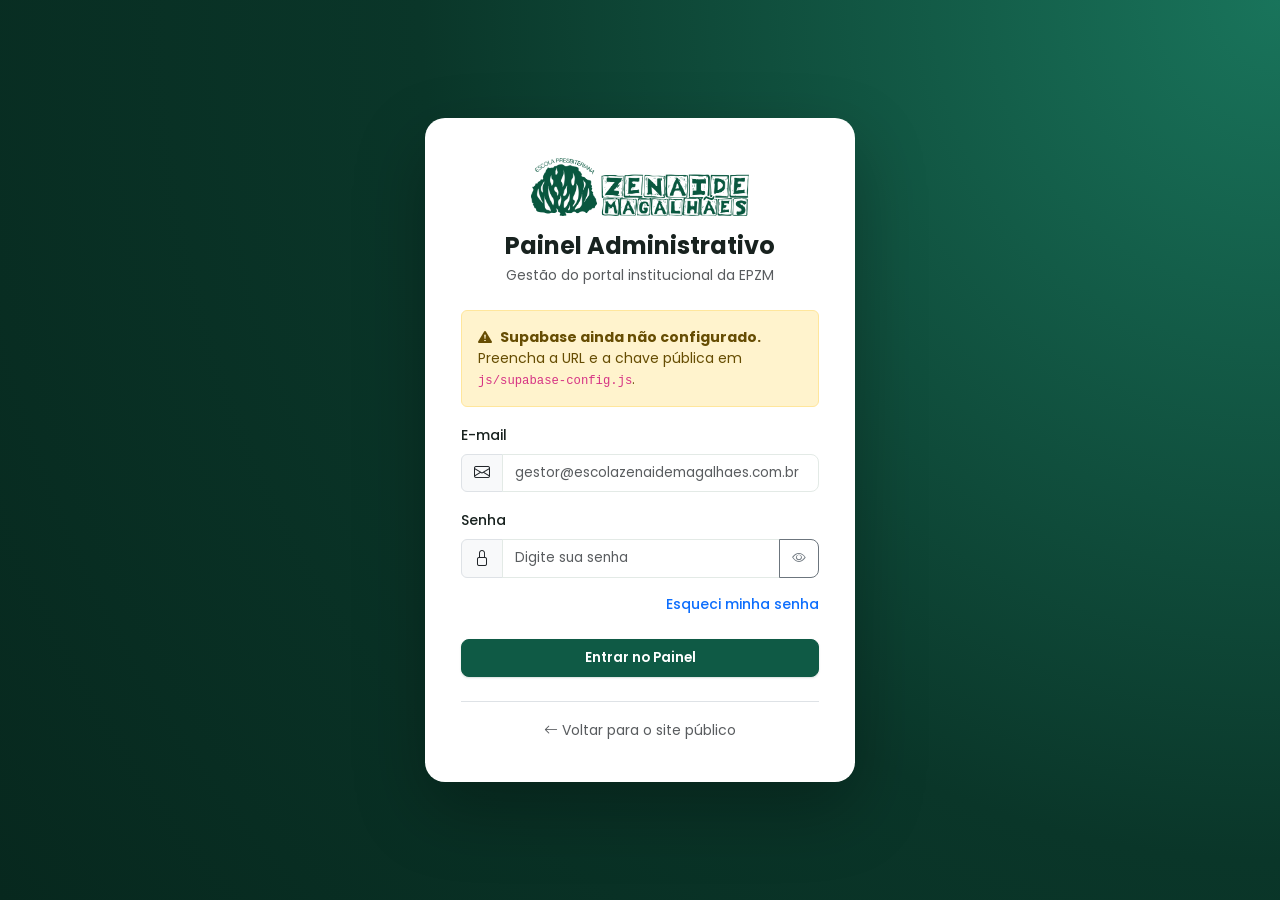
==== admin/index.html @ 522a0640 "feat: add admin dashboard interface, authentication flows, and Supabase integration" ====
<!DOCTYPE html>
<html lang="pt-BR" data-bs-theme="light">

<head>
  <meta charset="UTF-8">
  <meta name="viewport" content="width=device-width, initial-scale=1.0">
  <meta name="robots" content="noindex, nofollow">
  <meta name="theme-color" content="#0A3629">
  <title>Painel Administrativo — Escola Presbiteriana Zenaide Magalhães</title>

  <link rel="icon" type="image/png" href="../assets/logo/icon-logo.png">
  <link rel="stylesheet" href="../css/fonts.css">
  <link href="../assets/vendor/bootstrap/css/bootstrap.min.css" rel="stylesheet">
  <link rel="stylesheet" href="../assets/vendor/bootstrap-icons/font/bootstrap-icons.min.css">
  <link rel="stylesheet" href="admin.css">
</head>

<body>

  <!-- =========================================================
       TELA DE LOGIN
  ========================================================== -->
  <section id="loginView" class="admin-login-wrapper">
    <div class="admin-login-card">
      <div class="text-center mb-4">
        <img src="../assets/logo/logo.png" alt="Escola Presbiteriana Zenaide Magalhães" class="admin-login-logo">
        <h1 class="h4 fw-bold mt-3 mb-1">Painel Administrativo</h1>
        <p class="text-muted small mb-0">Gestão do portal institucional da EPZM</p>
      </div>

      <div id="configWarningAlert" class="alert alert-warning small d-none" role="alert">
        <i class="bi bi-exclamation-triangle-fill me-1"></i>
        <strong>Supabase ainda não configurado.</strong><br>
        Preencha a URL e a chave pública em <code>js/supabase-config.js</code>.
      </div>

      <div id="loginAlert" class="alert alert-danger small d-none" role="alert"></div>
      <div id="loginSuccessAlert" class="alert alert-success small d-none" role="alert"></div>

      <form id="loginForm" novalidate>
        <div class="mb-3">
          <label for="loginEmail" class="form-label fw-medium small">E-mail</label>
          <div class="input-group">
            <span class="input-group-text"><i class="bi bi-envelope"></i></span>
            <input type="email" class="form-control" id="loginEmail" placeholder="gestor@escolazenaidemagalhaes.com.br"
              autocomplete="email" required>
          </div>
        </div>

        <div class="mb-3">
          <label for="loginPassword" class="form-label fw-medium small">Senha</label>
          <div class="input-group">
            <span class="input-group-text"><i class="bi bi-lock"></i></span>
            <input type="password" class="form-control" id="loginPassword" placeholder="Digite sua senha"
              autocomplete="current-password" required>
            <button type="button" class="btn btn-outline-secondary" id="togglePasswordBtn" aria-label="Mostrar senha">
              <i class="bi bi-eye"></i>
            </button>
          </div>
        </div>

        <div class="d-flex justify-content-end mb-4">
          <a href="esqueci-senha.html" class="small text-decoration-none fw-medium">
            Esqueci minha senha
          </a>
        </div>

        <button type="submit" class="btn btn-primary w-100 py-2 fw-semibold" id="loginSubmitBtn">
          Entrar no Painel
        </button>
      </form>

      <div class="text-center mt-4 pt-3 border-top">
        <a href="../index.html" class="text-muted small text-decoration-none">
          <i class="bi bi-arrow-left me-1"></i>Voltar para o site público
        </a>
      </div>
    </div>
  </section>

  <!-- =========================================================
       WORKSPACE ADMINISTRATIVO (AUTENTICADO)
  ========================================================== -->
  <div id="dashboardView" class="admin-app d-none">

    <!-- Sidebar Executiva -->
    <aside class="admin-sidebar" id="adminSidebar">
      <div class="admin-sidebar-brand">
        <div class="brand-logo-pill">
          <img src="../assets/logo/logo.png" alt="EPZM">
        </div>
        <button type="button" class="btn-sidebar-close d-lg-none" id="closeSidebarBtn" aria-label="Fechar menu">
          <i class="bi bi-x-lg"></i>
        </button>
      </div>

      <nav class="admin-nav" aria-label="Menu administrativo">
        <div class="nav-group-label">Principal</div>
        <button type="button" class="admin-nav-item active" data-tab="visao-geral">
          <i class="bi bi-grid-1x2"></i><span>Visão Geral</span>
        </button>

        <div class="nav-group-label">Conteúdo</div>
        <button type="button" class="admin-nav-item" data-tab="equipe">
          <i class="bi bi-people"></i><span>Equipe &amp; Servidores</span>
          <span class="nav-count" id="navCountEquipe">0</span>
        </button>
        <button type="button" class="admin-nav-item" data-tab="noticias">
          <i class="bi bi-newspaper"></i><span>Notícias &amp; Eventos</span>
          <span class="nav-count" id="navCountNoticias">0</span>
        </button>

        <div class="nav-group-label">Site</div>
        <button type="button" class="admin-nav-item" data-tab="aparencia">
          <i class="bi bi-palette2"></i><span>Aparência do Site</span>
        </button>
        <button type="button" class="admin-nav-item" data-tab="escola">
          <i class="bi bi-building-gear"></i><span>Dados da Escola</span>
        </button>
      </nav>

      <div class="admin-sidebar-footer">
        <a href="../index.html" target="_blank" rel="noopener" class="sidebar-site-link mb-2">
          <i class="bi bi-box-arrow-up-right"></i>
          <span>Abrir site ao vivo</span>
        </a>
        <div class="sidebar-user-card">
          <div class="sidebar-user-avatar" id="loggedUserInitials">AD</div>
          <div class="overflow-hidden flex-grow-1">
            <div class="sidebar-user-name text-truncate" id="loggedUserName">Administrador</div>
            <div class="sidebar-user-email text-truncate" id="loggedUserEmail">Sessão ativa</div>
          </div>
          <button type="button" class="btn-sidebar-logout" id="logoutBtn" title="Sair da conta" aria-label="Sair">
            <i class="bi bi-box-arrow-right"></i>
          </button>
        </div>
      </div>
    </aside>

    <div class="admin-sidebar-backdrop d-lg-none" id="sidebarBackdrop"></div>

    <!-- Área de Trabalho -->
    <div class="admin-main">
      <!-- Topbar minimalista -->
      <header class="admin-topbar">
        <div class="d-flex align-items-center gap-3">
          <button type="button" class="btn-icon-ghost d-lg-none" id="openSidebarBtn" aria-label="Abrir menu">
            <i class="bi bi-list fs-5"></i>
          </button>
          <div class="topbar-breadcrumb">
            <span class="text-muted">Painel EPZM</span>
            <i class="bi bi-chevron-right mx-2 text-muted" style="font-size: 11px;"></i>
            <span class="fw-semibold" id="currentTabTitle">Visão Geral</span>
          </div>
        </div>
        <div class="d-flex align-items-center gap-2">
          <button type="button" class="btn-subtle" id="startTourBtn" title="Ver tutorial interativo passo a passo">
            <i class="bi bi-compass"></i>
            <span class="d-none d-sm-inline">Tour Guiado</span>
          </button>
          <button type="button" class="btn-subtle" id="refreshAllBtn" title="Sincronizar dados">
            <i class="bi bi-arrow-clockwise"></i>
            <span class="d-none d-sm-inline">Sincronizar</span>
          </button>
        </div>
      </header>

      <main class="admin-content">

        <!-- =====================================================
             1. VISÃO GERAL
        ====================================================== -->
        <section class="admin-tab-panel" id="tab-visao-geral">
          <div class="page-header">
            <div>
              <h1 class="page-title" id="welcomeGreeting">Visão Geral</h1>
              <p class="page-subtitle" id="welcomeDate">Resumo de acessos e status atual do website institucional.</p>
            </div>
            <div class="d-flex flex-wrap gap-2">
              <button type="button" class="btn btn-outline-primary btn-sm px-3" id="quickNewEquipeBtn">
                <i class="bi bi-person-plus me-1"></i>Novo Servidor
              </button>
              <button type="button" class="btn btn-primary btn-sm px-3" id="quickNewNoticiaBtn">
                <i class="bi bi-plus-lg me-1"></i>Nova Publicação
              </button>
            </div>
          </div>

          <!-- KPI Strip -->
          <div class="kpi-grid mb-4">
            <div class="kpi-card">
              <div class="kpi-top">
                <span class="kpi-label">Acessos (30 dias)</span>
                <span class="kpi-icon"><i class="bi bi-graph-up-arrow"></i></span>
              </div>
              <div class="kpi-value" id="metricAcessos30d">0</div>
              <div class="kpi-foot"><span id="metricAcessosHoje">0</span> hoje · <span id="metricAcessos7d">0</span> nos últimos 7 dias</div>
            </div>

            <div class="kpi-card">
              <div class="kpi-top">
                <span class="kpi-label">Equipe Ativa</span>
                <span class="kpi-icon"><i class="bi bi-people"></i></span>
              </div>
              <div class="kpi-value" id="metricEquipeAtivos">0</div>
              <div class="kpi-foot"><span id="metricEquipeHome">0</span> / 4 em destaque na Home</div>
            </div>

            <div class="kpi-card">
              <div class="kpi-top">
                <span class="kpi-label">Publicações</span>
                <span class="kpi-icon"><i class="bi bi-newspaper"></i></span>
              </div>
              <div class="kpi-value" id="metricNoticiasPublicadas">0</div>
              <div class="kpi-foot"><span id="metricNoticiasRascunhos">0</span> rascunhos aguardando publicação</div>
            </div>
          </div>

          <!-- Bento Grid: Analytics -->
          <div class="row g-4">
            <div class="col-xl-8">
              <div class="surface-card h-100">
                <div class="surface-card-header">
                  <div>
                    <h2 class="surface-title">Tendência de Acessos</h2>
                    <p class="surface-desc">Visitas anônimas dos últimos 7 dias (em conformidade com a LGPD)</p>
                  </div>
                  <span class="pill-tag pill-neutral"><i class="bi bi-shield-check me-1"></i>Retenção 30 dias</span>
                </div>
                <div class="access-chart" id="accessChartBars"></div>
              </div>
            </div>

            <div class="col-xl-4">
              <div class="surface-card h-100">
                <div class="surface-card-header">
                  <div>
                    <h2 class="surface-title">Páginas mais acessadas</h2>
                    <p class="surface-desc">Distribuição nos últimos 30 dias</p>
                  </div>
                </div>
                <div id="accessTopPages" class="d-flex flex-column gap-3"></div>
              </div>
            </div>
          </div>
        </section>

        <!-- =====================================================
             2. EQUIPE & SERVIDORES
        ====================================================== -->
        <section class="admin-tab-panel d-none" id="tab-equipe">
          <div class="page-header">
            <div>
              <h1 class="page-title">Equipe &amp; Servidores</h1>
              <p class="page-subtitle">Cadastre, reordene e escolha até 4 destaques exibidos na página inicial.</p>
            </div>
            <div class="d-flex align-items-center gap-2 flex-wrap">
              <span class="pill-tag pill-primary" id="equipeDestaqueCounter">
                <i class="bi bi-star-fill me-1"></i>Home: 0 / 4
              </span>
              <button type="button" class="btn btn-primary btn-sm px-3" id="newEquipeBtn">
                <i class="bi bi-person-plus me-1"></i>Novo Servidor
              </button>
            </div>
          </div>

          <div class="surface-card p-0 overflow-hidden">
            <div class="table-toolbar">
              <div class="segmented-control" id="equipeCategoryTabs" role="tablist">
                <button type="button" class="seg-btn active" data-cat="all">Todos</button>
                <button type="button" class="seg-btn" data-cat="direcao">Direção</button>
                <button type="button" class="seg-btn" data-cat="coordenacao">Coordenação</button>
                <button type="button" class="seg-btn" data-cat="docentes">Docentes</button>
              </div>
              <div class="search-field">
                <i class="bi bi-search"></i>
                <input type="search" id="equipeSearchInput" placeholder="Buscar por nome ou cargo...">
              </div>
            </div>

            <div class="table-responsive">
              <table class="table pro-table align-middle mb-0">
                <thead>
                  <tr>
                    <th>Profissional</th>
                    <th>Categoria</th>
                    <th>Ordem</th>
                    <th class="text-center">Destaque Home</th>
                    <th class="text-center">Visível</th>
                    <th class="text-end">Ações</th>
                  </tr>
                </thead>
                <tbody id="equipeTableBody"></tbody>
              </table>
            </div>

            <div id="equipeTableEmpty" class="empty-state d-none">
              <div class="empty-state-icon"><i class="bi bi-people"></i></div>
              <h3>Nenhum profissional encontrado</h3>
              <p>Adicione um servidor ou ajuste o filtro acima para visualizar a lista.</p>
            </div>
          </div>
        </section>

        <!-- =====================================================
             3. NOTÍCIAS & EVENTOS
        ====================================================== -->
        <section class="admin-tab-panel d-none" id="tab-noticias">
          <div class="page-header">
            <div>
              <h1 class="page-title">Notícias &amp; Eventos</h1>
              <p class="page-subtitle">Publique novidades, eventos e comunicados ou salve como rascunho.</p>
            </div>
            <button type="button" class="btn btn-primary btn-sm px-3" id="newNoticiaBtn">
              <i class="bi bi-plus-lg me-1"></i>Nova Publicação
            </button>
          </div>

          <div class="surface-card p-0 overflow-hidden">
            <div class="table-toolbar">
              <div class="segmented-control" id="noticiasCategoryTabs" role="tablist">
                <button type="button" class="seg-btn active" data-cat="all">Todas</button>
                <button type="button" class="seg-btn" data-cat="noticia">Notícias</button>
                <button type="button" class="seg-btn" data-cat="evento">Eventos</button>
                <button type="button" class="seg-btn" data-cat="comunicado">Comunicados</button>
                <button type="button" class="seg-btn" data-cat="rascunho">Rascunhos</button>
              </div>
              <div class="search-field">
                <i class="bi bi-search"></i>
                <input type="search" id="noticiasAdminSearch" placeholder="Buscar por título...">
              </div>
            </div>

            <div class="table-responsive">
              <table class="table pro-table align-middle mb-0">
                <thead>
                  <tr>
                    <th>Publicação</th>
                    <th>Categoria</th>
                    <th>Data</th>
                    <th class="text-center">Publicado</th>
                    <th class="text-end">Ações</th>
                  </tr>
                </thead>
                <tbody id="noticiasTableBody"></tbody>
              </table>
            </div>

            <div id="noticiasTableEmpty" class="empty-state d-none">
              <div class="empty-state-icon"><i class="bi bi-newspaper"></i></div>
              <h3>Nenhuma publicação encontrada</h3>
              <p>Crie a primeira notícia ou evento da escola clicando em "Nova Publicação".</p>
            </div>
          </div>
        </section>

        <!-- =====================================================
             4. APARÊNCIA DO SITE (UNIFICADO: AVISO + IMAGENS + SEÇÕES)
        ====================================================== -->
        <section class="admin-tab-panel d-none" id="tab-aparencia">
          <div class="page-header">
            <div>
              <h1 class="page-title">Aparência do Site</h1>
              <p class="page-subtitle">Personalize o aviso no topo, as imagens principais e quais seções aparecem na página inicial.</p>
            </div>
          </div>

          <div class="settings-layout">
            <!-- Sub-navegação lateral fixa -->
            <div class="settings-subnav" id="aparenciaSubnav">
              <button type="button" class="settings-subnav-btn active" data-pane="pane-aviso">
                <i class="bi bi-megaphone"></i>
                <div>
                  <div class="subnav-title">Aviso no Topo</div>
                  <div class="subnav-desc">Faixa fixa de comunicado</div>
                </div>
              </button>
              <button type="button" class="settings-subnav-btn" data-pane="pane-imagens">
                <i class="bi bi-images"></i>
                <div>
                  <div class="subnav-title">Imagens Principais</div>
                  <div class="subnav-desc">Hero, Fachada e Matrículas</div>
                </div>
              </button>
              <button type="button" class="settings-subnav-btn" data-pane="pane-secoes">
                <i class="bi bi-layout-text-window-reverse"></i>
                <div>
                  <div class="subnav-title">Seções &amp; Chamadas</div>
                  <div class="subnav-desc">Visibilidade e botões da Home</div>
                </div>
              </button>
            </div>

            <!-- Conteúdo da Aparência -->
            <div class="settings-canvas">

              <!-- PANE 1: AVISO NO TOPO -->
              <div class="aparencia-pane" id="pane-aviso">
                <div class="surface-card">
                  <div class="surface-card-header">
                    <div>
                      <h2 class="surface-title">Faixa de Aviso Fixo no Topo</h2>
                      <p class="surface-desc">Exibida no topo de todas as páginas enquanto estiver ativa (sem botão de fechar).</p>
                    </div>
                    <div class="form-check form-switch m-0">
                      <input class="form-check-input config-dirty-field" type="checkbox" id="cfgAvisoAtivo">
                      <label class="form-check-label small fw-semibold" for="cfgAvisoAtivo">Ativo</label>
                    </div>
                  </div>

                  <!-- Preview real da barra -->
                  <div class="preview-browser-shell mb-4">
                    <div class="preview-browser-dots"><span></span><span></span><span></span><small>Pré-visualização do topo do site</small></div>
                    <div id="cfgAvisoPreview" class="aviso-live-preview aviso-ambar">
                      <i class="bi bi-megaphone-fill me-2"></i>
                      <span id="cfgAvisoPreviewText">Ative o aviso e escreva uma mensagem para visualizar aqui.</span>
                    </div>
                  </div>

                  <div class="row g-3">
                    <div class="col-12">
                      <label for="cfgAvisoTexto" class="form-label small fw-medium">Mensagem do aviso</label>
                      <input type="text" class="form-control config-dirty-field" id="cfgAvisoTexto" maxlength="160"
                        placeholder="Ex.: Matrículas 2027 abertas! Garanta já a vaga do seu filho.">
                    </div>
                    <div class="col-md-5">
                      <label for="cfgAvisoLink" class="form-label small fw-medium">Link do botão "Saiba mais" (opcional)</label>
                      <input type="text" class="form-control config-dirty-field" id="cfgAvisoLink" placeholder="Ex.: #matriculas ou https://...">
                    </div>
                    <div class="col-md-7">
                      <label class="form-label small fw-medium d-block">Cor de destaque (escolha uma cor pronta ou personalizada)</label>
                      <input type="hidden" id="cfgAvisoCor" value="#D97706" class="config-dirty-field">
                      <div class="color-swatch-group" id="avisoColorSwatches">
                        <button type="button" class="color-swatch active" data-color="#D97706" title="Âmbar"><span class="swatch-dot" style="background:#D97706"></span></button>
                        <button type="button" class="color-swatch" data-color="#0F5A45" title="Verde EPZM"><span class="swatch-dot" style="background:#0F5A45"></span></button>
                        <button type="button" class="color-swatch" data-color="#4C1D95" title="Roxo"><span class="swatch-dot" style="background:#4C1D95"></span></button>
                        <button type="button" class="color-swatch" data-color="#1D4ED8" title="Azul"><span class="swatch-dot" style="background:#1D4ED8"></span></button>
                        <button type="button" class="color-swatch" data-color="#DC2626" title="Vermelho Alerta"><span class="swatch-dot" style="background:#DC2626"></span></button>
                        <button type="button" class="color-swatch" data-color="#9F1239" title="Vinho"><span class="swatch-dot" style="background:#9F1239"></span></button>
                        <button type="button" class="color-swatch" data-color="#059669" title="Esmeralda"><span class="swatch-dot" style="background:#059669"></span></button>
                        <button type="button" class="color-swatch" data-color="#1E293B" title="Grafite"><span class="swatch-dot" style="background:#1E293B"></span></button>
                        <label class="color-custom-pill" for="cfgAvisoColorPicker" title="Escolher qualquer cor personalizada">
                          <input type="color" id="cfgAvisoColorPicker" value="#D97706">
                          <span id="cfgAvisoColorHex">#D97706</span>
                        </label>
                      </div>
                    </div>
                  </div>
                </div>
              </div>

              <!-- PANE 2: IMAGENS PRINCIPAIS -->
              <div class="aparencia-pane d-none" id="pane-imagens">
                <div class="row g-4" id="siteImagesGrid"></div>
              </div>

              <!-- PANE 3: SEÇÕES & BOTÕES DA HOME -->
              <div class="aparencia-pane d-none" id="pane-secoes">
                <div class="surface-card mb-4">
                  <div class="surface-card-header">
                    <div>
                      <h2 class="surface-title">Seções da Página Inicial</h2>
                      <p class="surface-desc">Ative ou oculte blocos inteiros da Home sem quebrar a estrutura da página.</p>
                    </div>
                  </div>

                  <div class="toggle-list">
                    <label class="toggle-row" for="cfgSecDiferenciais">
                      <div>
                        <div class="toggle-row-title">Proposta Pedagógica (Diferenciais)</div>
                        <div class="toggle-row-desc">4 pilares logo abaixo do banner principal</div>
                      </div>
                      <div class="form-check form-switch m-0">
                        <input class="form-check-input config-dirty-field" type="checkbox" id="cfgSecDiferenciais" checked>
                      </div>
                    </label>
                    <label class="toggle-row" for="cfgSecMackenzie">
                      <div>
                        <div class="toggle-row-title">Sistema de Ensino Mackenzie</div>
                        <div class="toggle-row-desc">Card institucional do material didático</div>
                      </div>
                      <div class="form-check form-switch m-0">
                        <input class="form-check-input config-dirty-field" type="checkbox" id="cfgSecMackenzie" checked>
                      </div>
                    </label>
                    <label class="toggle-row" for="cfgSecSegmentos">
                      <div>
                        <div class="toggle-row-title">Segmentos de Ensino</div>
                        <div class="toggle-row-desc">Hotelzinho, Infantil, Fundamental I e II</div>
                      </div>
                      <div class="form-check form-switch m-0">
                        <input class="form-check-input config-dirty-field" type="checkbox" id="cfgSecSegmentos" checked>
                      </div>
                    </label>
                    <label class="toggle-row" for="cfgSecEventos">
                      <div>
                        <div class="toggle-row-title">Notícias &amp; Eventos</div>
                        <div class="toggle-row-desc">Últimas publicações em destaque na Home</div>
                      </div>
                      <div class="form-check form-switch m-0">
                        <input class="form-check-input config-dirty-field" type="checkbox" id="cfgSecEventos" checked>
                      </div>
                    </label>
                    <label class="toggle-row" for="cfgSecEquipe">
                      <div>
                        <div class="toggle-row-title">Nossa Equipe</div>
                        <div class="toggle-row-desc">Prévia com até 4 servidores em destaque</div>
                      </div>
                      <div class="form-check form-switch m-0">
                        <input class="form-check-input config-dirty-field" type="checkbox" id="cfgSecEquipe" checked>
                      </div>
                    </label>
                    <label class="toggle-row" for="cfgSecMatriculas">
                      <div>
                        <div class="toggle-row-title">Banner Final de Matrículas</div>
                        <div class="toggle-row-desc">Bloco verde de chamada antes do rodapé</div>
                      </div>
                      <div class="form-check form-switch m-0">
                        <input class="form-check-input config-dirty-field" type="checkbox" id="cfgSecMatriculas" checked>
                      </div>
                    </label>
                  </div>
                </div>

                <div class="surface-card">
                  <div class="surface-card-header">
                    <div>
                      <h2 class="surface-title">Botão de Matrícula</h2>
                      <p class="surface-desc">Controle a visibilidade, o texto, o ano letivo e o destino do botão de matrícula.</p>
                    </div>
                    <div class="form-check form-switch m-0">
                      <input class="form-check-input config-dirty-field" type="checkbox" id="cfgBtnMatriculaVisivel" checked>
                      <label class="form-check-label small fw-medium" for="cfgBtnMatriculaVisivel">Exibir botão Matrícula</label>
                    </div>
                  </div>

                  <div class="row g-3">
                    <div class="col-md-5">
                      <label for="cfgTextoBtnMatricula" class="form-label small fw-medium">Texto do Botão de Matrícula</label>
                      <input type="text" class="form-control config-dirty-field" id="cfgTextoBtnMatricula" maxlength="32" placeholder="MATRÍCULA E REMATRÍCULA">
                    </div>
                    <div class="col-md-2">
                      <label for="cfgAnoMatricula" class="form-label small fw-medium">Ano</label>
                      <input type="text" class="form-control config-dirty-field" id="cfgAnoMatricula" maxlength="10" placeholder="2027">
                    </div>
                    <div class="col-md-5">
                      <label for="cfgLinkMatricula" class="form-label small fw-medium">Destino de "Fazer Matrícula"</label>
                      <input type="text" class="form-control config-dirty-field" id="cfgLinkMatricula" placeholder="#contato ou https://wa.me/...">
                    </div>
                  </div>
                </div>
              </div>

            </div>
          </div>
        </section>

        <!-- =====================================================
             5. DADOS DA ESCOLA (LAYOUT 2 COLUNAS ESTILO STRIPE/VERCEL)
        ====================================================== -->
        <section class="admin-tab-panel d-none" id="tab-escola">
          <div class="page-header">
            <div>
              <h1 class="page-title">Dados da Escola</h1>
              <p class="page-subtitle">Atualize canais de atendimento, números institucionais e redes sociais exibidos no site.</p>
            </div>
          </div>

          <!-- Bloco 1: Contato & LGPD -->
          <div class="settings-split-row">
            <div class="settings-split-info">
              <h2 class="surface-title">Atendimento &amp; LGPD</h2>
              <p class="surface-desc">Esses dados alimentam a barra superior, os botões de WhatsApp, o rodapé e as páginas de Privacidade e LGPD.</p>
            </div>
            <div class="surface-card">
              <div class="row g-3">
                <div class="col-md-6">
                  <label for="cfgWhatsappExibicao" class="form-label small fw-medium">WhatsApp (texto exibido)</label>
                  <input type="text" class="form-control config-dirty-field" id="cfgWhatsappExibicao" placeholder="(81) 9677-2053">
                </div>
                <div class="col-md-6">
                  <label for="cfgWhatsappNumero" class="form-label small fw-medium">WhatsApp (somente números com 55)</label>
                  <input type="text" class="form-control config-dirty-field" id="cfgWhatsappNumero" placeholder="558196772053">
                </div>
                <div class="col-md-6">
                  <label for="cfgEmailContato" class="form-label small fw-medium">E-mail institucional</label>
                  <input type="email" class="form-control config-dirty-field" id="cfgEmailContato" placeholder="contato@epzm.com.br">
                </div>
                <div class="col-md-6">
                  <label for="cfgEmailDpo" class="form-label small fw-medium">E-mail do Encarregado LGPD (DPO)</label>
                  <input type="email" class="form-control config-dirty-field" id="cfgEmailDpo" placeholder="contato@epzm.com.br">
                </div>
              </div>
            </div>
          </div>

          <!-- Bloco 2: Números da Escola -->
          <div class="settings-split-row">
            <div class="settings-split-info">
              <h2 class="surface-title">Números em Destaque</h2>
              <p class="surface-desc">Indicadores exibidos nos 4 cards da seção "Sobre Nós" na página inicial.</p>
            </div>
            <div class="surface-card">
              <div class="row g-3">
                <div class="col-6 col-md-3">
                  <label for="cfgStatAlunos" class="form-label small fw-medium">Alunos</label>
                  <input type="text" class="form-control config-dirty-field" id="cfgStatAlunos" placeholder="+650">
                </div>
                <div class="col-6 col-md-3">
                  <label for="cfgStatProfessores" class="form-label small fw-medium">Professores</label>
                  <input type="text" class="form-control config-dirty-field" id="cfgStatProfessores" placeholder="+45">
                </div>
                <div class="col-6 col-md-3">
                  <label for="cfgStatAnos" class="form-label small fw-medium">Anos</label>
                  <input type="text" class="form-control config-dirty-field" id="cfgStatAnos" placeholder="+20">
                </div>
                <div class="col-6 col-md-3">
                  <label for="cfgStatCompromisso" class="form-label small fw-medium">Compromisso</label>
                  <input type="text" class="form-control config-dirty-field" id="cfgStatCompromisso" placeholder="100%">
                </div>
              </div>
            </div>
          </div>

          <!-- Bloco 3: Redes Sociais e Links do Rodapé -->
          <div class="settings-split-row">
            <div class="settings-split-info">
              <h2 class="surface-title">Redes Sociais &amp; Rodapé</h2>
              <p class="surface-desc">Deixe qualquer rede social em branco para ocultar automaticamente o ícone no site.</p>
            </div>
            <div class="surface-card">
              <div class="row g-3">
                <div class="col-md-4">
                  <label for="cfgLinkInstagram" class="form-label small fw-medium"><i class="bi bi-instagram me-1"></i>Instagram</label>
                  <input type="url" class="form-control config-dirty-field" id="cfgLinkInstagram" placeholder="https://instagram.com/...">
                </div>
                <div class="col-md-4">
                  <label for="cfgLinkFacebook" class="form-label small fw-medium"><i class="bi bi-facebook me-1"></i>Facebook</label>
                  <input type="url" class="form-control config-dirty-field" id="cfgLinkFacebook" placeholder="https://facebook.com/...">
                </div>
                <div class="col-md-4">
                  <label for="cfgLinkYoutube" class="form-label small fw-medium"><i class="bi bi-youtube me-1"></i>YouTube</label>
                  <input type="url" class="form-control config-dirty-field" id="cfgLinkYoutube" placeholder="Vazio para ocultar">
                </div>
                <div class="col-12">
                  <label for="cfgLinkTrabalheConosco" class="form-label small fw-medium">Link / E-mail "Trabalhe Conosco"</label>
                  <input type="text" class="form-control config-dirty-field" id="cfgLinkTrabalheConosco" placeholder="mailto:contato@epzm.com.br ou https://...">
                </div>
              </div>
            </div>
          </div>
        </section>

      </main>
    </div>

    <!-- BARRA FLUTUANTE DE ALTERAÇÕES NÃO SALVAS (ESTILO SHOPIFY / LINEAR) -->
    <div id="unsavedSaveBar" class="unsaved-save-bar d-none" role="region" aria-live="polite">
      <div class="unsaved-bar-inner">
        <div class="d-flex align-items-center gap-2">
          <span class="unsaved-dot"></span>
          <span class="small fw-medium text-white">Você tem alterações não salvas</span>
        </div>
        <div class="d-flex align-items-center gap-2">
          <button type="button" class="btn btn-sm btn-unsaved-discard" id="discardConfigBtn">Descartar</button>
          <button type="button" class="btn btn-sm btn-unsaved-save" id="saveConfigGlobalBtn">Salvar alterações</button>
        </div>
      </div>
    </div>
  </div>

  <!-- =========================================================
       MODAL: CRIAR / EDITAR SERVIDOR
  ========================================================== -->
  <div class="modal fade" id="equipeModal" tabindex="-1" aria-hidden="true">
    <div class="modal-dialog modal-dialog-centered">
      <form class="modal-content" id="equipeForm">
        <div class="modal-header">
          <h5 class="modal-title fw-bold" id="equipeModalTitle">Novo Servidor</h5>
          <button type="button" class="btn-close" data-bs-dismiss="modal" aria-label="Fechar"></button>
        </div>
        <div class="modal-body">
          <input type="hidden" id="equipeId">
          <input type="hidden" id="equipeFotoUrlAtual">
          <input type="hidden" id="equipeFotoCaminhoAtual">

          <div class="text-center mb-3">
            <img id="equipeFotoPreview" src="../assets/img/equipe-1.png" alt="Preview" class="admin-avatar-preview mb-2">
            <div>
              <label for="equipeFotoInput" class="btn btn-outline-primary btn-sm">
                <i class="bi bi-upload me-1"></i>Escolher Foto
              </label>
              <input type="file" id="equipeFotoInput" class="d-none" accept="image/jpeg,image/png,image/webp">
              <div class="form-text" id="equipeFotoInfo">Selecione uma foto nítida do profissional.</div>
            </div>
          </div>

          <div class="mb-3">
            <label for="equipeNome" class="form-label small fw-medium">Nome completo *</label>
            <input type="text" class="form-control" id="equipeNome" maxlength="120" required>
          </div>

          <div class="mb-3">
            <label for="equipeCargo" class="form-label small fw-medium">Cargo / Disciplina *</label>
            <input type="text" class="form-control" id="equipeCargo" maxlength="120" required>
          </div>

          <div class="row g-3 mb-3">
            <div class="col-md-7">
              <label for="equipeCategoria" class="form-label small fw-medium">Categoria *</label>
              <select class="form-select" id="equipeCategoria" required>
                <option value="direcao">Direção &amp; Gestão</option>
                <option value="coordenacao">Coordenação Pedagógica</option>
                <option value="docentes">Corpo Docente</option>
              </select>
            </div>
            <div class="col-md-5">
              <label for="equipeOrdem" class="form-label small fw-medium">Posição</label>
              <input type="number" class="form-control" id="equipeOrdem" min="0" value="1">
            </div>
          </div>

          <div class="form-check form-switch mb-1">
            <input class="form-check-input" type="checkbox" id="equipeDestaqueHome">
            <label class="form-check-label small" for="equipeDestaqueHome">Destacar na página inicial (máx. 4)</label>
          </div>
          <div class="small text-warning-emphasis mb-3 d-none" id="equipeDestaqueHelp" style="font-size: 12px;"></div>

          <div class="form-check form-switch">
            <input class="form-check-input" type="checkbox" id="equipeAtivo" checked>
            <label class="form-check-label small" for="equipeAtivo">Ativo (visível no site público)</label>
          </div>
        </div>
        <div class="modal-footer">
          <button type="button" class="btn btn-light btn-sm" data-bs-dismiss="modal">Cancelar</button>
          <button type="submit" class="btn btn-primary btn-sm" id="equipeSaveBtn">Salvar Servidor</button>
        </div>
      </form>
    </div>
  </div>

  <!-- =========================================================
       MODAL: CRIAR / EDITAR NOTÍCIA / EVENTO
  ========================================================== -->
  <div class="modal fade" id="noticiaAdminModal" tabindex="-1" aria-hidden="true">
    <div class="modal-dialog modal-lg modal-dialog-centered modal-dialog-scrollable">
      <form class="modal-content" id="noticiaForm">
        <div class="modal-header">
          <h5 class="modal-title fw-bold" id="noticiaAdminModalTitle">Nova Publicação</h5>
          <button type="button" class="btn-close" data-bs-dismiss="modal" aria-label="Fechar"></button>
        </div>
        <div class="modal-body">
          <input type="hidden" id="noticiaId">
          <input type="hidden" id="noticiaCapaUrlAtual">
          <input type="hidden" id="noticiaCapaCaminhoAtual">

          <div class="mb-3">
            <label for="noticiaTitulo" class="form-label small fw-medium">Título *</label>
            <input type="text" class="form-control" id="noticiaTitulo" maxlength="180" required>
          </div>

          <div class="row g-3 mb-3">
            <div class="col-md-5">
              <label for="noticiaSlug" class="form-label small fw-medium">Link amigável (slug) *</label>
              <input type="text" class="form-control" id="noticiaSlug" pattern="^[a-z0-9]+(?:-[a-z0-9]+)*$" required>
            </div>
            <div class="col-md-4">
              <label for="noticiaCategoria" class="form-label small fw-medium">Categoria *</label>
              <select class="form-select" id="noticiaCategoria" required>
                <option value="noticia">Notícia</option>
                <option value="evento">Evento</option>
                <option value="comunicado">Comunicado</option>
              </select>
            </div>
            <div class="col-md-3">
              <label for="noticiaData" class="form-label small fw-medium">Data *</label>
              <input type="date" class="form-control" id="noticiaData" required>
            </div>
          </div>

          <div class="mb-3">
            <label class="form-label small fw-medium">Imagem de Capa (opcional)</label>
            <div class="admin-cover-preview-wrap mb-2 d-none" id="noticiaCapaPreviewWrap">
              <img id="noticiaCapaPreview" src="" alt="Preview da capa">
              <button type="button" class="btn btn-sm btn-danger admin-remove-cover-btn" id="removeNoticiaCoverBtn" title="Remover capa">
                <i class="bi bi-x-lg"></i>
              </button>
            </div>
            <div>
              <label for="noticiaCapaInput" class="btn btn-outline-primary btn-sm">
                <i class="bi bi-image me-1"></i>Selecionar Capa
              </label>
              <input type="file" id="noticiaCapaInput" class="d-none" accept="image/jpeg,image/png,image/webp">
              <div class="form-text" id="noticiaCapaInfo">Recomendado imagem na horizontal.</div>
            </div>
          </div>

          <div class="mb-3">
            <label for="noticiaResumo" class="form-label small fw-medium">Resumo curto (exibido nos cards) *</label>
            <textarea class="form-control" id="noticiaResumo" rows="2" maxlength="400" required></textarea>
          </div>

          <div class="mb-3">
            <label for="noticiaConteudo" class="form-label small fw-medium">Conteúdo completo *</label>
            <textarea class="form-control" id="noticiaConteudo" rows="6" required
              placeholder="Escreva o texto completo. Use uma linha em branco para separar parágrafos."></textarea>
          </div>

          <div class="d-flex flex-wrap gap-4">
            <div class="form-check form-switch">
              <input class="form-check-input" type="checkbox" id="noticiaDestaqueHome" checked>
              <label class="form-check-label small" for="noticiaDestaqueHome">Destacar na página inicial</label>
            </div>
            <div class="form-check form-switch">
              <input class="form-check-input" type="checkbox" id="noticiaPublicado" checked>
              <label class="form-check-label small" for="noticiaPublicado">Publicar imediatamente</label>
            </div>
          </div>
        </div>
        <div class="modal-footer justify-content-between">
          <button type="button" class="btn btn-outline-primary btn-sm" id="noticiaPreviewBtn">
            <i class="bi bi-eye me-1"></i>Pré-visualizar
          </button>
          <div class="d-flex gap-2">
            <button type="button" class="btn btn-light btn-sm" data-bs-dismiss="modal">Cancelar</button>
            <button type="submit" class="btn btn-primary btn-sm" id="noticiaSaveBtn">Salvar Publicação</button>
          </div>
        </div>
      </form>
    </div>
  </div>

  <!-- MODAL: PRÉ-VISUALIZAR NOTÍCIA -->
  <div class="modal fade" id="noticiaPreviewModal" tabindex="-1" aria-hidden="true">
    <div class="modal-dialog modal-lg modal-dialog-centered modal-dialog-scrollable">
      <div class="modal-content">
        <div class="modal-header">
          <div class="d-flex align-items-center gap-2">
            <span class="pill-tag pill-primary" id="previewNoticiaBadge">Notícia</span>
            <span class="text-muted small" id="previewNoticiaDate"></span>
          </div>
          <button type="button" class="btn-close" data-bs-dismiss="modal" aria-label="Fechar"></button>
        </div>
        <div class="modal-body">
          <h3 class="h4 fw-bold mb-3" id="previewNoticiaTitle"></h3>
          <div id="previewNoticiaCoverWrap" class="admin-cover-preview-wrap mb-3 d-none">
            <img id="previewNoticiaCover" src="" alt="Capa">
          </div>
          <div id="previewNoticiaBody" class="small" style="line-height: 1.8;"></div>
        </div>
        <div class="modal-footer">
          <button type="button" class="btn btn-primary btn-sm" data-bs-dismiss="modal">Voltar à edição</button>
        </div>
      </div>
    </div>
  </div>

  <!-- =========================================================
       MODAL: CONFIRMAR EXCLUSÃO
  ========================================================== -->
  <div class="modal fade" id="confirmDeleteModal" tabindex="-1" aria-hidden="true">
    <div class="modal-dialog modal-sm modal-dialog-centered">
      <div class="modal-content">
        <div class="modal-header border-0 pb-0">
          <h5 class="modal-title fw-bold text-danger">Confirmar exclusão</h5>
          <button type="button" class="btn-close" data-bs-dismiss="modal" aria-label="Fechar"></button>
        </div>
        <div class="modal-body">
          <p class="small text-muted mb-0" id="confirmDeleteText">Tem certeza que deseja excluir este item?</p>
        </div>
        <div class="modal-footer border-0 pt-0">
          <button type="button" class="btn btn-light btn-sm" data-bs-dismiss="modal">Cancelar</button>
          <button type="button" class="btn btn-danger btn-sm" id="confirmDeleteBtn">Excluir</button>
        </div>
      </div>
    </div>
  </div>

  <!-- Toast Container -->
  <div class="toast-container position-fixed bottom-0 end-0 p-3" id="adminToastContainer"></div>

  <!-- Scripts -->
  <script src="../assets/vendor/bootstrap/js/bootstrap.bundle.min.js"></script>
  <script src="https://cdn.jsdelivr.net/npm/@supabase/supabase-js@2"></script>
  <script src="../js/supabase-config.js"></script>
  <script src="../js/image-optimizer.js"></script>
  <script src="admin.js"></script>
  <script src="tour.js"></script>
</body>

</html>
---- css/fonts.css ----
/* Poppins — Fontes Institucionais */

@font-face {
  font-family: 'Poppins';
  font-style: normal;
  font-weight: 300;
  font-display: swap;
  src: url('../assets/vendor/fonts/poppins/poppins-latin-300-normal.woff2') format('woff2'),
       url('../assets/vendor/fonts/poppins/poppins-latin-300-normal.woff') format('woff');
}

@font-face {
  font-family: 'Poppins';
  font-style: normal;
  font-weight: 400;
  font-display: swap;
  src: url('../assets/vendor/fonts/poppins/poppins-latin-400-normal.woff2') format('woff2'),
       url('../assets/vendor/fonts/poppins/poppins-latin-400-normal.woff') format('woff');
}

@font-face {
  font-family: 'Poppins';
  font-style: normal;
  font-weight: 500;
  font-display: swap;
  src: url('../assets/vendor/fonts/poppins/poppins-latin-500-normal.woff2') format('woff2'),
       url('../assets/vendor/fonts/poppins/poppins-latin-500-normal.woff') format('woff');
}

@font-face {
  font-family: 'Poppins';
  font-style: normal;
  font-weight: 600;
  font-display: swap;
  src: url('../assets/vendor/fonts/poppins/poppins-latin-600-normal.woff2') format('woff2'),
       url('../assets/vendor/fonts/poppins/poppins-latin-600-normal.woff') format('woff');
}

@font-face {
  font-family: 'Poppins';
  font-style: normal;
  font-weight: 700;
  font-display: swap;
  src: url('../assets/vendor/fonts/poppins/poppins-latin-700-normal.woff2') format('woff2'),
       url('../assets/vendor/fonts/poppins/poppins-latin-700-normal.woff') format('woff');
}
---- admin/admin.css ----
/* ==========================================================================
   Escola Presbiteriana Zenaide Magalhães — Painel Administrativo v2
   Inspirado em Stripe Dashboard, Linear e Shopify Admin (Paleta EPZM)
   ========================================================================== */

:root {
  --epzm-primary: #0F5A45;
  --epzm-secondary: #176B55;
  --epzm-forest: #0A3629;
  --epzm-forest-deep: #07281E;
  --epzm-amber: #F59E0B;
  --epzm-purple: #280047;

  --canvas-bg: #F6F8F7;
  --surface: #FFFFFF;
  --surface-subtle: #F9FBFA;
  --border: #E3EAE6;
  --border-strong: #CDD8D2;

  --text-main: #18221F;
  --text-secondary: #5C6B66;
  --text-muted: #82918C;

  --radius-sm: 8px;
  --radius-md: 12px;
  --radius-lg: 16px;
  --shadow-xs: 0 1px 2px rgba(10, 54, 41, 0.04);
  --shadow-sm: 0 2px 8px rgba(10, 54, 41, 0.05);
  --shadow-float: 0 16px 40px rgba(10, 54, 41, 0.18);
  --ease: all 0.2s cubic-bezier(0.4, 0, 0.2, 1);

  --bs-primary: #0F5A45;
  --bs-primary-rgb: 15, 90, 69;
  --bs-link-color: #0F5A45;
  --bs-link-hover-color: #176B55;
}

*,
*::before,
*::after {
  box-sizing: border-box;
}

body {
  font-family: 'Poppins', -apple-system, BlinkMacSystemFont, sans-serif;
  background-color: var(--canvas-bg);
  color: var(--text-main);
  margin: 0;
  min-height: 100vh;
  -webkit-font-smoothing: antialiased;
  font-feature-settings: "tnum" on;
}

/* ==========================================================================
   Controles Base (Botões, Inputs, Switches)
   ========================================================================== */
.btn {
  border-radius: var(--radius-sm);
  font-weight: 500;
  font-size: 13.5px;
  transition: var(--ease);
}

.btn-primary {
  background-color: var(--epzm-primary);
  border-color: var(--epzm-primary);
  box-shadow: 0 1px 2px rgba(10, 54, 41, 0.16);
}

.btn-primary:hover,
.btn-primary:focus,
.btn-primary:active {
  background-color: var(--epzm-secondary) !important;
  border-color: var(--epzm-secondary) !important;
}

.btn-outline-primary {
  color: var(--epzm-primary);
  border-color: var(--border-strong);
  background: var(--surface);
}

.btn-outline-primary:hover,
.btn-outline-primary:focus {
  background-color: rgba(15, 90, 69, 0.06);
  border-color: var(--epzm-primary);
  color: var(--epzm-primary);
}

.btn-subtle {
  display: inline-flex;
  align-items: center;
  gap: 6px;
  padding: 6px 12px;
  border-radius: var(--radius-sm);
  border: 1px solid var(--border);
  background: var(--surface);
  color: var(--text-secondary);
  font-size: 13px;
  font-weight: 500;
  cursor: pointer;
  transition: var(--ease);
}

.btn-subtle:hover {
  border-color: var(--border-strong);
  color: var(--text-main);
  background: var(--surface-subtle);
}

.btn-icon-ghost {
  width: 34px;
  height: 34px;
  border-radius: var(--radius-sm);
  border: 1px solid transparent;
  background: transparent;
  color: var(--text-secondary);
  display: inline-flex;
  align-items: center;
  justify-content: center;
  cursor: pointer;
  transition: var(--ease);
}

.btn-icon-ghost:hover {
  background: #EDF2EF;
  color: var(--text-main);
}

.btn-icon-ghost.danger:hover {
  background: #FEE2E2;
  color: #B91C1C;
}

.form-control,
.form-select {
  border-radius: var(--radius-sm);
  border-color: var(--border);
  font-size: 13.5px;
  color: var(--text-main);
  padding: 8px 12px;
}

.form-control:focus,
.form-select:focus {
  border-color: var(--epzm-primary);
  box-shadow: 0 0 0 3px rgba(15, 90, 69, 0.12);
}

.form-check-input {
  cursor: pointer;
}

.form-check-input:checked {
  background-color: var(--epzm-primary);
  border-color: var(--epzm-primary);
}

/* ==========================================================================
   Pills / Badges Suaves
   ========================================================================== */
.pill-tag {
  display: inline-flex;
  align-items: center;
  padding: 4px 10px;
  border-radius: 999px;
  font-size: 12px;
  font-weight: 500;
  white-space: nowrap;
}

.pill-primary {
  background: rgba(15, 90, 69, 0.1);
  color: var(--epzm-primary);
}

.pill-success {
  background: rgba(22, 163, 74, 0.12);
  color: #15803D;
}

.pill-warning {
  background: rgba(245, 158, 11, 0.15);
  color: #B45309;
}

.pill-purple {
  background: rgba(40, 0, 71, 0.09);
  color: var(--epzm-purple);
}

.pill-neutral {
  background: #EEF2F0;
  color: var(--text-secondary);
}

/* ==========================================================================
   Tela de Login & Fluxos Auth
   ========================================================================== */
.admin-login-wrapper {
  min-height: 100vh;
  display: flex;
  align-items: center;
  justify-content: center;
  padding: 24px;
  background: radial-gradient(circle at top right, #19745B 0%, #0A3629 55%, #07281E 100%);
}

.admin-login-card {
  width: 100%;
  max-width: 430px;
  background: #FFFFFF;
  border-radius: 20px;
  padding: 40px 36px;
  box-shadow: 0 28px 70px rgba(0, 0, 0, 0.28);
}

.admin-login-logo {
  max-height: 58px;
  width: auto;
}

/* ==========================================================================
   App Shell: Sidebar Branca Limpa (Estilo Linear/Stripe) + Canvas Suave
   ========================================================================== */
.admin-app {
  display: flex;
  min-height: 100vh;
}

.admin-sidebar {
  width: 264px;
  background: #FFFFFF;
  color: var(--text-main);
  border-right: 1px solid var(--border);
  display: flex;
  flex-direction: column;
  position: fixed;
  top: 0;
  bottom: 0;
  left: 0;
  z-index: 1040;
  transition: transform 0.25s ease;
}

.admin-sidebar-brand {
  padding: 20px 20px 16px;
  border-bottom: 1px solid var(--border);
  display: flex;
  align-items: center;
  justify-content: space-between;
  gap: 10px;
}

.brand-logo-pill {
  display: inline-flex;
  align-items: center;
}

.brand-logo-pill img {
  height: 40px;
  width: auto;
}

.btn-sidebar-close {
  border: 1px solid var(--border);
  background: var(--surface-subtle);
  color: var(--text-secondary);
  width: 32px;
  height: 32px;
  border-radius: 8px;
  display: inline-flex;
  align-items: center;
  justify-content: center;
}

.admin-nav {
  padding: 10px 12px;
  display: flex;
  flex-direction: column;
  gap: 2px;
  flex: 1;
  overflow-y: auto;
}

.nav-group-label {
  font-size: 10.5px;
  font-weight: 600;
  text-transform: uppercase;
  letter-spacing: 0.85px;
  color: var(--text-muted);
  padding: 14px 12px 6px;
}

.admin-nav-item {
  border: none;
  background: transparent;
  width: 100%;
  text-align: left;
  padding: 10px 12px;
  border-radius: 10px;
  font-size: 13.5px;
  font-weight: 500;
  color: var(--text-secondary);
  display: flex;
  align-items: center;
  gap: 11px;
  cursor: pointer;
  transition: var(--ease);
}

.admin-nav-item i {
  font-size: 16px;
  color: var(--text-muted);
  transition: var(--ease);
}

.admin-nav-item:hover {
  background: var(--surface-subtle);
  color: var(--text-main);
}

.admin-nav-item:hover i {
  color: var(--epzm-primary);
}

.admin-nav-item.active {
  background: rgba(15, 90, 69, 0.09);
  color: var(--epzm-primary);
  font-weight: 600;
  box-shadow: inset 3px 0 0 var(--epzm-primary);
}

.admin-nav-item.active i {
  color: var(--epzm-primary);
}

.nav-count {
  margin-left: auto;
  font-size: 11px;
  font-weight: 600;
  padding: 1px 7px;
  border-radius: 999px;
  background: #EEF2F0;
  color: var(--text-secondary);
}

.admin-nav-item.active .nav-count {
  background: rgba(15, 90, 69, 0.16);
  color: var(--epzm-primary);
}

.admin-sidebar-footer {
  padding: 12px;
  border-top: 1px solid var(--border);
  background: var(--surface-subtle);
}

.sidebar-site-link {
  display: flex;
  align-items: center;
  justify-content: center;
  gap: 8px;
  padding: 8px 12px;
  border-radius: 9px;
  background: #FFFFFF;
  border: 1px solid var(--border);
  color: var(--epzm-primary);
  font-size: 12.5px;
  font-weight: 600;
  text-decoration: none;
  transition: var(--ease);
}

.sidebar-site-link:hover {
  border-color: var(--epzm-primary);
  background: rgba(15, 90, 69, 0.04);
  color: var(--epzm-primary);
}

.sidebar-user-card {
  display: flex;
  align-items: center;
  gap: 10px;
  padding: 9px 10px;
  border-radius: 10px;
  background: #FFFFFF;
  border: 1px solid var(--border);
}

.sidebar-user-avatar {
  width: 34px;
  height: 34px;
  border-radius: 50%;
  background: rgba(15, 90, 69, 0.12);
  color: var(--epzm-primary);
  font-size: 12px;
  font-weight: 700;
  display: flex;
  align-items: center;
  justify-content: center;
  flex-shrink: 0;
}

.sidebar-user-name {
  font-size: 12.5px;
  font-weight: 600;
  color: var(--text-main);
  line-height: 1.25;
}

.sidebar-user-email {
  font-size: 11px;
  color: var(--text-muted);
}

.btn-sidebar-logout {
  border: none;
  background: transparent;
  color: var(--text-muted);
  width: 30px;
  height: 30px;
  border-radius: 7px;
  display: inline-flex;
  align-items: center;
  justify-content: center;
  cursor: pointer;
  flex-shrink: 0;
  transition: var(--ease);
}

.btn-sidebar-logout:hover {
  background: #FEE2E2;
  color: #B91C1C;
}

/* Main Workspace */
.admin-main {
  flex: 1;
  margin-left: 264px;
  display: flex;
  flex-direction: column;
  min-width: 0;
}

.admin-topbar {
  height: 58px;
  background: rgba(255, 255, 255, 0.88);
  backdrop-filter: blur(12px);
  border-bottom: 1px solid var(--border);
  padding: 0 32px;
  display: flex;
  align-items: center;
  justify-content: space-between;
  position: sticky;
  top: 0;
  z-index: 1020;
}

.topbar-breadcrumb {
  font-size: 13.5px;
  display: flex;
  align-items: center;
}

.admin-content {
  padding: 28px 32px 96px;
  max-width: 1320px;
  width: 100%;
  margin: 0 auto;
}

/* ==========================================================================
   Page Header & Surface Cards (Consistência Total)
   ========================================================================== */
.page-header {
  display: flex;
  flex-wrap: wrap;
  justify-content: space-between;
  align-items: flex-start;
  gap: 16px;
  margin-bottom: 24px;
}

.page-title {
  font-size: 22px;
  font-weight: 700;
  color: var(--text-main);
  margin: 0 0 4px;
  letter-spacing: -0.3px;
}

.page-subtitle {
  font-size: 13.5px;
  color: var(--text-secondary);
  margin: 0;
}

.surface-card {
  background: var(--surface);
  border: 1px solid var(--border);
  border-radius: var(--radius-lg);
  padding: 22px 24px;
  box-shadow: var(--shadow-xs);
}

.surface-card-header {
  display: flex;
  flex-wrap: wrap;
  justify-content: space-between;
  align-items: flex-start;
  gap: 12px;
  margin-bottom: 18px;
}

.surface-title {
  font-size: 15px;
  font-weight: 600;
  color: var(--text-main);
  margin: 0 0 2px;
}

.surface-desc {
  font-size: 12.5px;
  color: var(--text-secondary);
  margin: 0;
}

/* ==========================================================================
   KPI Strip & Bento Analytics (Visão Geral)
   ========================================================================== */
.kpi-grid {
  display: grid;
  grid-template-columns: repeat(3, 1fr);
  gap: 16px;
}

.kpi-card {
  background: var(--surface);
  border: 1px solid var(--border);
  border-radius: var(--radius-lg);
  padding: 18px 20px;
  box-shadow: var(--shadow-xs);
  transition: var(--ease);
}

.kpi-card:hover {
  border-color: var(--border-strong);
  box-shadow: var(--shadow-sm);
}

.kpi-top {
  display: flex;
  justify-content: space-between;
  align-items: center;
  margin-bottom: 10px;
}

.kpi-label {
  font-size: 12.5px;
  font-weight: 500;
  color: var(--text-secondary);
}

.kpi-icon {
  width: 32px;
  height: 32px;
  border-radius: 9px;
  background: rgba(15, 90, 69, 0.08);
  color: var(--epzm-primary);
  display: inline-flex;
  align-items: center;
  justify-content: center;
  font-size: 15px;
}

.kpi-value {
  font-size: 26px;
  font-weight: 700;
  color: var(--text-main);
  line-height: 1.15;
  margin-bottom: 6px;
}

.kpi-foot {
  font-size: 12px;
  color: var(--text-muted);
}

.access-chart {
  display: grid;
  grid-template-columns: repeat(7, 1fr);
  gap: 12px;
  align-items: end;
  height: 210px;
  padding: 18px 14px 8px;
  background: var(--surface-subtle);
  border: 1px solid var(--border);
  border-radius: var(--radius-md);
}

.access-bar-col {
  display: flex;
  flex-direction: column;
  align-items: center;
  justify-content: flex-end;
  height: 100%;
  gap: 6px;
}

.access-bar-value {
  font-size: 11.5px;
  font-weight: 600;
  color: var(--epzm-primary);
}

.access-bar-track {
  width: 100%;
  max-width: 38px;
  flex: 1;
  display: flex;
  align-items: flex-end;
  background: rgba(15, 90, 69, 0.06);
  border-radius: 8px;
  overflow: hidden;
}

.access-bar-fill {
  width: 100%;
  background: linear-gradient(180deg, #1A7F63 0%, #0F5A45 100%);
  border-radius: 8px 8px 0 0;
  min-height: 4px;
  transition: height 0.35s ease;
}

.access-bar-label {
  font-size: 11.5px;
  color: var(--text-muted);
}

.page-bar-item {
  display: flex;
  flex-direction: column;
  gap: 5px;
}

.page-bar-head {
  display: flex;
  justify-content: space-between;
  font-size: 13px;
}

.page-bar-track {
  height: 6px;
  border-radius: 999px;
  background: #EDF2EF;
  overflow: hidden;
}

.page-bar-fill {
  height: 100%;
  border-radius: 999px;
  background: var(--epzm-primary);
}

.status-list {
  display: flex;
  flex-direction: column;
  gap: 10px;
}

.status-row {
  display: flex;
  align-items: center;
  justify-content: space-between;
  gap: 10px;
  padding: 10px 12px;
  border-radius: 10px;
  background: var(--surface-subtle);
  border: 1px solid var(--border);
  font-size: 13px;
  cursor: pointer;
  transition: var(--ease);
}

.status-row:hover {
  border-color: var(--border-strong);
  background: #FFFFFF;
}

/* ==========================================================================
   Toolbar, Segmented Controls & Pro Tables
   ========================================================================== */
.table-toolbar {
  padding: 14px 20px;
  border-bottom: 1px solid var(--border);
  display: flex;
  flex-wrap: wrap;
  align-items: center;
  justify-content: space-between;
  gap: 12px;
  background: var(--surface-subtle);
}

.segmented-control {
  display: inline-flex;
  flex-wrap: wrap;
  gap: 4px;
  padding: 4px;
  background: #EAEFEC;
  border-radius: 10px;
}

.seg-btn {
  border: none;
  background: transparent;
  padding: 6px 12px;
  border-radius: 7px;
  font-size: 12.5px;
  font-weight: 500;
  color: var(--text-secondary);
  cursor: pointer;
  display: inline-flex;
  align-items: center;
  gap: 6px;
  transition: var(--ease);
}

.seg-btn:hover {
  color: var(--text-main);
}

.seg-btn.active {
  background: #FFFFFF;
  color: var(--epzm-primary);
  font-weight: 600;
  box-shadow: 0 1px 3px rgba(10, 54, 41, 0.12);
}

.seg-badge {
  font-size: 11px;
  padding: 1px 6px;
  border-radius: 999px;
  background: rgba(15, 90, 69, 0.1);
  color: var(--epzm-primary);
}

.search-field {
  position: relative;
  min-width: 220px;
  flex: 0 1 280px;
}

.search-field i {
  position: absolute;
  left: 12px;
  top: 50%;
  transform: translateY(-50%);
  color: var(--text-muted);
  font-size: 13px;
}

.search-field input {
  width: 100%;
  padding: 7px 12px 7px 34px;
  border-radius: 8px;
  border: 1px solid var(--border);
  background: #FFFFFF;
  font-size: 13px;
  outline: none;
  transition: var(--ease);
}

.search-field input:focus {
  border-color: var(--epzm-primary);
  box-shadow: 0 0 0 3px rgba(15, 90, 69, 0.1);
}

.pro-table thead th {
  font-size: 11px;
  font-weight: 600;
  text-transform: uppercase;
  letter-spacing: 0.6px;
  color: var(--text-muted);
  background: #FFFFFF;
  border-bottom: 1px solid var(--border);
  padding: 12px 20px;
}

.pro-table tbody td {
  padding: 14px 20px;
  border-bottom: 1px solid #F0F4F2;
  font-size: 13.5px;
}

.pro-table tbody tr:last-child td {
  border-bottom: none;
}

.pro-table tbody tr:hover {
  background: #FAFDFC;
}

.admin-thumb-avatar {
  width: 42px;
  height: 42px;
  border-radius: 50%;
  object-fit: cover;
  border: 2px solid var(--border);
  flex-shrink: 0;
}

.admin-thumb-cover {
  width: 60px;
  height: 42px;
  border-radius: 8px;
  object-fit: cover;
  background: #E9EFEC;
  flex-shrink: 0;
}

.btn-order-arrow {
  width: 26px;
  height: 26px;
  padding: 0;
  border-radius: 6px;
  border: 1px solid var(--border);
  background: #FFFFFF;
  color: var(--text-secondary);
  display: inline-flex;
  align-items: center;
  justify-content: center;
  cursor: pointer;
  transition: var(--ease);
}

.btn-order-arrow:hover:not(:disabled) {
  border-color: var(--epzm-primary);
  color: var(--epzm-primary);
}

.btn-order-arrow:disabled {
  opacity: 0.35;
  cursor: not-allowed;
}

.star-toggle-btn {
  border: 1px solid var(--border);
  background: #FFFFFF;
  color: #B4C0BC;
  width: 32px;
  height: 32px;
  border-radius: 8px;
  display: inline-flex;
  align-items: center;
  justify-content: center;
  cursor: pointer;
  transition: var(--ease);
}

.star-toggle-btn:hover {
  border-color: #F59E0B;
  color: #F59E0B;
}

.star-toggle-btn.is-featured {
  background: rgba(245, 158, 11, 0.14);
  border-color: rgba(245, 158, 11, 0.4);
  color: #D97706;
}

/* Empty State */
.empty-state {
  padding: 48px 24px;
  text-align: center;
}

.empty-state-icon {
  width: 54px;
  height: 54px;
  margin: 0 auto 14px;
  border-radius: 14px;
  background: rgba(15, 90, 69, 0.08);
  color: var(--epzm-primary);
  display: flex;
  align-items: center;
  justify-content: center;
  font-size: 24px;
}

.empty-state h3 {
  font-size: 15.5px;
  font-weight: 600;
  margin-bottom: 4px;
}

.empty-state p {
  font-size: 13px;
  color: var(--text-secondary);
  margin: 0;
}

/* ==========================================================================
   Aparência do Site (Settings Sub-Nav + Color Swatches + Previews)
   ========================================================================== */
.settings-layout {
  display: grid;
  grid-template-columns: 240px 1fr;
  gap: 24px;
  align-items: start;
}

.settings-subnav {
  display: flex;
  flex-direction: column;
  gap: 6px;
  position: sticky;
  top: 82px;
}

.settings-subnav-btn {
  border: 1px solid transparent;
  background: transparent;
  padding: 12px 14px;
  border-radius: 12px;
  text-align: left;
  display: flex;
  align-items: center;
  gap: 12px;
  cursor: pointer;
  color: var(--text-secondary);
  transition: var(--ease);
}

.settings-subnav-btn i {
  font-size: 18px;
  width: 34px;
  height: 34px;
  border-radius: 9px;
  background: #EAEFEC;
  display: inline-flex;
  align-items: center;
  justify-content: center;
  flex-shrink: 0;
}

.settings-subnav-btn:hover {
  background: rgba(255, 255, 255, 0.7);
  color: var(--text-main);
}

.settings-subnav-btn.active {
  background: #FFFFFF;
  border-color: var(--border);
  box-shadow: var(--shadow-xs);
  color: var(--text-main);
}

.settings-subnav-btn.active i {
  background: rgba(15, 90, 69, 0.12);
  color: var(--epzm-primary);
}

.subnav-title {
  font-size: 13.5px;
  font-weight: 600;
  line-height: 1.25;
}

.subnav-desc {
  font-size: 11.5px;
  color: var(--text-muted);
}

.preview-browser-shell {
  border: 1px solid var(--border);
  border-radius: 12px;
  overflow: hidden;
  background: #FFFFFF;
}

.preview-browser-dots {
  background: #F4F7F5;
  padding: 8px 12px;
  display: flex;
  align-items: center;
  gap: 6px;
  border-bottom: 1px solid var(--border);
}

.preview-browser-dots span {
  width: 8px;
  height: 8px;
  border-radius: 50%;
  background: #CFD9D3;
}

.preview-browser-dots small {
  margin-left: 8px;
  font-size: 11px;
  color: var(--text-muted);
}

.aviso-live-preview {
  padding: 11px 16px;
  color: #FFFFFF;
  font-size: 13px;
  font-weight: 500;
  text-align: center;
}

.aviso-live-preview.aviso-ambar {
  background: linear-gradient(90deg, #D97706 0%, #F59E0B 100%);
}

.aviso-live-preview.aviso-verde {
  background: linear-gradient(90deg, #0A3D2E 0%, #0F5A45 100%);
}

.aviso-live-preview.aviso-roxo {
  background: linear-gradient(90deg, #280047 0%, #4C1D95 100%);
}

.aviso-live-preview.is-off {
  background: #EEF2F0 !important;
  color: var(--text-muted);
}

.color-swatch-group {
  display: flex;
  align-items: center;
  gap: 8px;
  flex-wrap: wrap;
}

.color-swatch {
  width: 32px;
  height: 32px;
  padding: 3px;
  border-radius: 50%;
  border: 2px solid transparent;
  background: #FFFFFF;
  display: inline-flex;
  align-items: center;
  justify-content: center;
  cursor: pointer;
  transition: var(--ease);
}

.color-swatch:hover {
  transform: scale(1.08);
}

.color-swatch.active {
  border-color: var(--text-main);
  box-shadow: 0 0 0 2px #FFFFFF inset;
}

.swatch-dot {
  width: 100%;
  height: 100%;
  border-radius: 50%;
  display: block;
}

.color-custom-pill {
  display: inline-flex;
  align-items: center;
  gap: 8px;
  padding: 5px 12px;
  border-radius: 999px;
  border: 1px solid var(--border);
  background: #FFFFFF;
  font-size: 12.5px;
  font-weight: 500;
  color: var(--text-secondary);
  cursor: pointer;
  transition: var(--ease);
}

.color-custom-pill:hover {
  border-color: var(--epzm-primary);
  color: var(--text-main);
}

.color-custom-pill input[type="color"] {
  width: 22px;
  height: 22px;
  border: none;
  padding: 0;
  background: transparent;
  cursor: pointer;
}

/* Toggle List (Seções) */
.toggle-list {
  display: flex;
  flex-direction: column;
}

.toggle-row {
  display: flex;
  align-items: center;
  justify-content: space-between;
  gap: 16px;
  padding: 13px 0;
  border-bottom: 1px solid #F0F4F2;
  cursor: pointer;
}

.toggle-row:last-child {
  border-bottom: none;
  padding-bottom: 0;
}

.toggle-row:first-child {
  padding-top: 0;
}

.toggle-row-title {
  font-size: 13.5px;
  font-weight: 600;
  color: var(--text-main);
}

.toggle-row-desc {
  font-size: 12px;
  color: var(--text-muted);
}

/* Site Image Cards */
.site-image-card {
  background: var(--surface);
  border: 1px solid var(--border);
  border-radius: var(--radius-lg);
  overflow: hidden;
  display: flex;
  flex-direction: column;
  height: 100%;
  box-shadow: var(--shadow-xs);
}

.site-image-preview {
  width: 100%;
  aspect-ratio: 16 / 10;
  background: #EEF2F0;
  overflow: hidden;
  position: relative;
}

.site-image-preview img {
  width: 100%;
  height: 100%;
  object-fit: cover;
  display: block;
}

.site-image-body {
  padding: 18px 20px;
  display: flex;
  flex-direction: column;
  flex: 1;
}

/* Dados da Escola (Split 2-Column Settings) */
.settings-split-row {
  display: grid;
  grid-template-columns: 280px 1fr;
  gap: 24px;
  align-items: start;
  padding-bottom: 28px;
  margin-bottom: 28px;
  border-bottom: 1px solid var(--border);
}

.settings-split-row:last-child {
  border-bottom: none;
  margin-bottom: 0;
  padding-bottom: 0;
}

/* Sticky Unsaved Changes Bar (Shopify / Linear Pattern) */
.unsaved-save-bar {
  position: fixed;
  bottom: 22px;
  left: calc(264px + 50% - 132px);
  transform: translateX(-50%);
  z-index: 1050;
  width: min(560px, calc(100vw - 32px));
}

.unsaved-bar-inner {
  background: #142620;
  color: #FFFFFF;
  padding: 12px 18px;
  border-radius: 14px;
  display: flex;
  align-items: center;
  justify-content: space-between;
  gap: 16px;
  box-shadow: var(--shadow-float);
  border: 1px solid rgba(255, 255, 255, 0.12);
}

.unsaved-dot {
  width: 8px;
  height: 8px;
  border-radius: 50%;
  background: #F59E0B;
  box-shadow: 0 0 0 4px rgba(245, 158, 11, 0.25);
}

.btn-unsaved-discard {
  background: rgba(255, 255, 255, 0.1);
  color: #FFFFFF;
  border: none;
  padding: 6px 14px;
}

.btn-unsaved-discard:hover {
  background: rgba(255, 255, 255, 0.2);
  color: #FFFFFF;
}

.btn-unsaved-save {
  background: #16A34A;
  color: #FFFFFF;
  border: none;
  padding: 6px 16px;
  font-weight: 600;
}

.btn-unsaved-save:hover {
  background: #15803D;
  color: #FFFFFF;
}

/* Previews & Modals */
.admin-avatar-preview {
  width: 104px;
  height: 104px;
  border-radius: 50%;
  object-fit: cover;
  border: 3px solid var(--epzm-primary);
}

.admin-cover-preview-wrap {
  position: relative;
  border-radius: 12px;
  overflow: hidden;
  max-height: 220px;
  border: 1px solid var(--border);
}

.admin-cover-preview-wrap img {
  width: 100%;
  max-height: 220px;
  object-fit: cover;
  display: block;
}

.admin-remove-cover-btn {
  position: absolute;
  top: 10px;
  right: 10px;
  border-radius: 50%;
  width: 30px;
  height: 30px;
  padding: 0;
  display: inline-flex;
  align-items: center;
  justify-content: center;
}

.modal-content {
  border: none;
  border-radius: 18px;
  box-shadow: 0 24px 60px rgba(0, 0, 0, 0.2);
}

.modal-header {
  border-bottom: 1px solid var(--border);
  padding: 18px 22px;
}

.modal-body {
  padding: 20px 22px;
}

.modal-footer {
  border-top: 1px solid var(--border);
  padding: 14px 22px;
}

/* Auth Pages (Primeiro Acesso / Redefinir Senha) */
.auth-status-icon {
  width: 64px;
  height: 64px;
  border-radius: 50%;
  display: flex;
  align-items: center;
  justify-content: center;
  font-size: 28px;
}

.auth-status-warning {
  background: rgba(245, 158, 11, 0.14);
  color: #D97706;
}

.auth-status-success {
  background: rgba(15, 90, 69, 0.12);
  color: var(--epzm-primary);
}

.password-strength-bar {
  height: 6px;
  width: 100%;
  background: #E5E9E7;
  border-radius: 999px;
  overflow: hidden;
}

.password-strength-fill {
  height: 100%;
  width: 0;
  border-radius: 999px;
  transition: width 0.25s ease, background-color 0.25s ease;
}

.password-strength-fill.strength-weak   { background-color: #DC3545; }
.password-strength-fill.strength-medium { background-color: #F59E0B; }
.password-strength-fill.strength-strong { background-color: #0F5A45; }

.password-rules-list li {
  font-size: 12px;
  color: #6B7570;
  display: flex;
  align-items: center;
  gap: 6px;
  margin-bottom: 3px;
}

.password-rules-list li.is-valid {
  color: #0F5A45;
  font-weight: 500;
}

/* Responsividade */
.admin-sidebar-backdrop {
  position: fixed;
  inset: 0;
  background: rgba(0, 0, 0, 0.45);
  z-index: 1035;
  display: none;
}

.admin-sidebar-backdrop.show {
  display: block;
}

@media (max-width: 1199.98px) {
  .kpi-grid {
    grid-template-columns: repeat(2, 1fr);
  }

  .settings-layout,
  .settings-split-row {
    grid-template-columns: 1fr;
    gap: 16px;
  }

  .settings-subnav {
    position: static;
    flex-direction: row;
    flex-wrap: wrap;
  }

  .settings-subnav-btn {
    flex: 1 1 180px;
  }
}

@media (max-width: 991.98px) {
  .admin-sidebar {
    transform: translateX(-100%);
  }

  .admin-sidebar.open {
    transform: translateX(0);
  }

  .admin-main {
    margin-left: 0;
  }

  .admin-topbar {
    padding: 0 16px;
  }

  .admin-content {
    padding: 20px 16px 96px;
  }

  .unsaved-save-bar {
    left: 50%;
  }
}

@media (max-width: 575.98px) {
  .kpi-grid {
    grid-template-columns: 1fr;
  }
}

/* ==========================================================================
   Tour Guiado Interativo de Primeiro Acesso (Spotlight + Popover)
   ========================================================================== */
.epzm-tour-backdrop {
  position: fixed;
  inset: 0;
  z-index: 2000;
  pointer-events: auto;
  background: transparent;
}

.epzm-tour-spotlight {
  position: fixed;
  z-index: 2001;
  border-radius: 14px;
  box-shadow: 0 0 0 9999px rgba(10, 30, 24, 0.62), 0 0 0 3px #176B55, 0 0 24px rgba(15, 90, 69, 0.45);
  pointer-events: none;
  transition: all 0.3s cubic-bezier(0.4, 0, 0.2, 1);
}

.epzm-tour-card {
  position: fixed;
  z-index: 2002;
  width: min(370px, calc(100vw - 24px));
  background: #FFFFFF;
  border-radius: 16px;
  padding: 20px 22px;
  box-shadow: 0 24px 60px rgba(0, 0, 0, 0.28);
  border: 1px solid var(--border);
  transition: top 0.28s ease, left 0.28s ease;
}

.epzm-tour-badge {
  display: inline-flex;
  align-items: center;
  gap: 6px;
  padding: 3px 10px;
  border-radius: 999px;
  background: rgba(15, 90, 69, 0.1);
  color: var(--epzm-primary);
  font-size: 11px;
  font-weight: 600;
}

.epzm-tour-title {
  font-size: 16px;
  font-weight: 700;
  color: var(--text-main);
  margin: 10px 0 6px;
}

.epzm-tour-desc {
  font-size: 13px;
  line-height: 1.6;
  color: var(--text-secondary);
  margin: 0 0 16px;
}

.epzm-tour-progress {
  height: 4px;
  border-radius: 999px;
  background: #E8EFEA;
  overflow: hidden;
  margin-bottom: 14px;
}

.epzm-tour-progress-bar {
  height: 100%;
  background: var(--epzm-primary);
  transition: width 0.25s ease;
}

.epzm-tour-footer {
  display: flex;
  align-items: center;
  justify-content: space-between;
  gap: 8px;
}
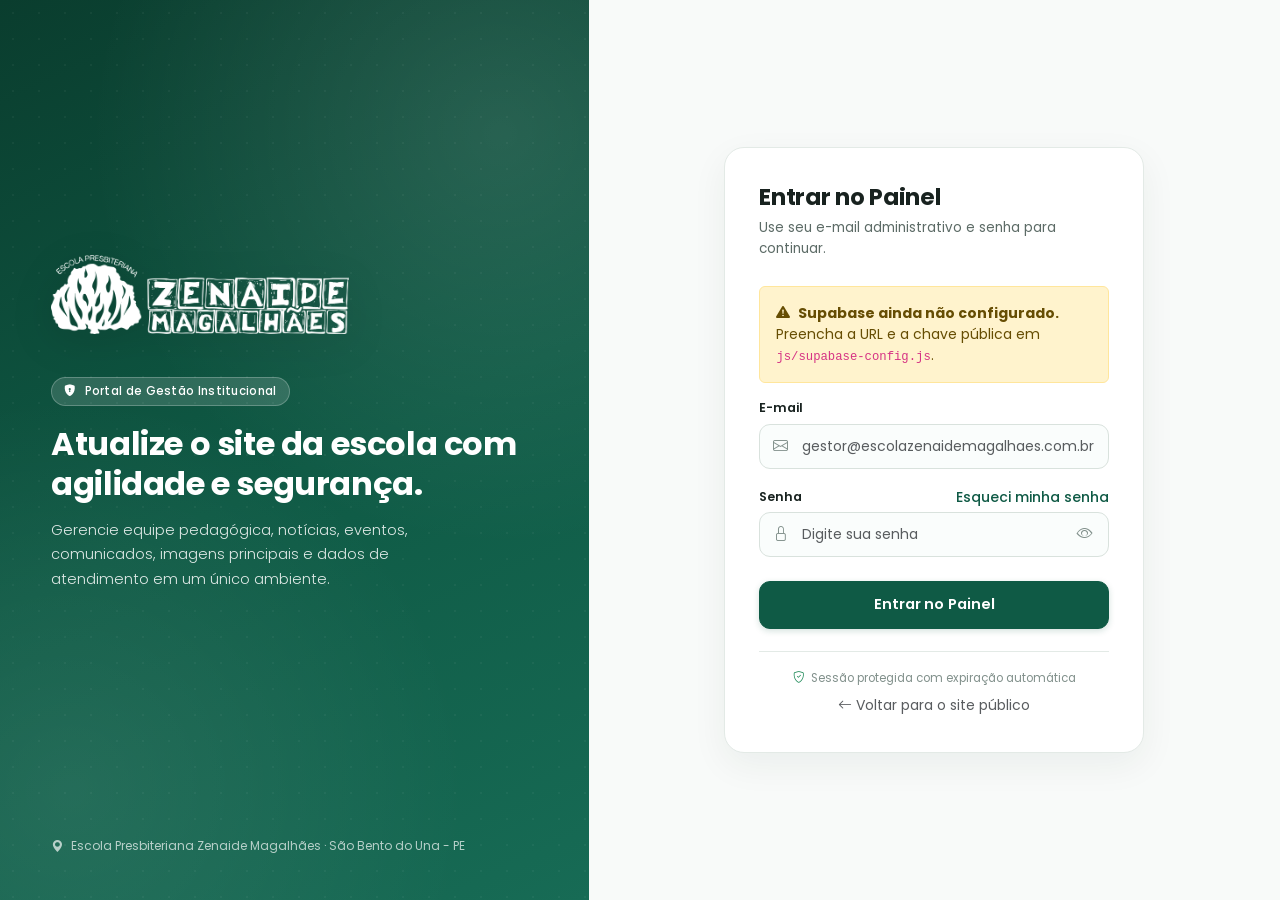
==== commit ebe42ee0: "feat: add administrative panel and authentication pages with responsive design" ====
--- a/admin/index.html
+++ b/admin/index.html
@@ -8,72 +8,98 @@
   <meta name="theme-color" content="#0A3629">
   <title>Painel Administrativo — Escola Presbiteriana Zenaide Magalhães</title>
 
-  <link rel="icon" type="image/png" href="../assets/logo/icon-logo.png">
-  <link rel="stylesheet" href="../css/fonts.css">
-  <link href="../assets/vendor/bootstrap/css/bootstrap.min.css" rel="stylesheet">
-  <link rel="stylesheet" href="../assets/vendor/bootstrap-icons/font/bootstrap-icons.min.css">
-  <link rel="stylesheet" href="admin.css">
+  <link rel="icon" type="image/png" href="/assets/logo/icon-logo.png">
+  <link rel="stylesheet" href="/css/fonts.css">
+  <link href="/assets/vendor/bootstrap/css/bootstrap.min.css" rel="stylesheet">
+  <link rel="stylesheet" href="/assets/vendor/bootstrap-icons/font/bootstrap-icons.min.css">
+  <link rel="stylesheet" href="/admin/admin.css">
 </head>
 
 <body>
 
   <!-- =========================================================
-       TELA DE LOGIN
+       TELA DE LOGIN (SPLIT-SCREEN MODERNO EPZM)
   ========================================================== -->
-  <section id="loginView" class="admin-login-wrapper">
-    <div class="admin-login-card">
-      <div class="text-center mb-4">
-        <img src="../assets/logo/logo.png" alt="Escola Presbiteriana Zenaide Magalhães" class="admin-login-logo">
-        <h1 class="h4 fw-bold mt-3 mb-1">Painel Administrativo</h1>
-        <p class="text-muted small mb-0">Gestão do portal institucional da EPZM</p>
+  <section id="loginView" class="auth-split-shell">
+    <!-- Painel Institucional Esquerdo -->
+    <div class="auth-brand-panel">
+      <div class="auth-brand-top">
+        <a href="/index.html" class="auth-brand-logo-box" title="Voltar ao site">
+          <img src="/assets/logo/logo.png" alt="Escola Presbiteriana Zenaide Magalhães">
+        </a>
       </div>
 
-      <div id="configWarningAlert" class="alert alert-warning small d-none" role="alert">
-        <i class="bi bi-exclamation-triangle-fill me-1"></i>
-        <strong>Supabase ainda não configurado.</strong><br>
-        Preencha a URL e a chave pública em <code>js/supabase-config.js</code>.
+      <div class="auth-brand-middle">
+        <span class="auth-brand-eyebrow"><i class="bi bi-shield-lock-fill"></i> Portal de Gestão Institucional</span>
+        <h2 class="auth-brand-title">Atualize o site da escola com agilidade e segurança.</h2>
+        <p class="auth-brand-desc">Gerencie equipe pedagógica, notícias, eventos, comunicados, imagens principais e dados de atendimento em um único ambiente.</p>
       </div>
 
-      <div id="loginAlert" class="alert alert-danger small d-none" role="alert"></div>
-      <div id="loginSuccessAlert" class="alert alert-success small d-none" role="alert"></div>
-
-      <form id="loginForm" novalidate>
-        <div class="mb-3">
-          <label for="loginEmail" class="form-label fw-medium small">E-mail</label>
-          <div class="input-group">
-            <span class="input-group-text"><i class="bi bi-envelope"></i></span>
-            <input type="email" class="form-control" id="loginEmail" placeholder="gestor@escolazenaidemagalhaes.com.br"
-              autocomplete="email" required>
-          </div>
-        </div>
-
-        <div class="mb-3">
-          <label for="loginPassword" class="form-label fw-medium small">Senha</label>
-          <div class="input-group">
-            <span class="input-group-text"><i class="bi bi-lock"></i></span>
-            <input type="password" class="form-control" id="loginPassword" placeholder="Digite sua senha"
-              autocomplete="current-password" required>
-            <button type="button" class="btn btn-outline-secondary" id="togglePasswordBtn" aria-label="Mostrar senha">
-              <i class="bi bi-eye"></i>
-            </button>
-          </div>
-        </div>
-
-        <div class="d-flex justify-content-end mb-4">
-          <a href="esqueci-senha.html" class="small text-decoration-none fw-medium">
-            Esqueci minha senha
+      <div class="auth-brand-bottom">
+        <i class="bi bi-geo-alt-fill"></i>
+        <span>Escola Presbiteriana Zenaide Magalhães · São Bento do Una - PE</span>
+      </div>
+    </div>
+
+    <!-- Painel de Formulário Direito -->
+    <div class="auth-form-panel">
+      <div class="auth-form-box">
+        <div class="auth-mobile-logo">
+          <img src="/assets/logo/logo.png" alt="Escola Presbiteriana Zenaide Magalhães">
+        </div>
+
+        <h1 class="auth-form-title">Entrar no Painel</h1>
+        <p class="auth-form-subtitle">Use seu e-mail administrativo e senha para continuar.</p>
+
+        <div id="configWarningAlert" class="alert alert-warning small d-none" role="alert">
+          <i class="bi bi-exclamation-triangle-fill me-1"></i>
+          <strong>Supabase ainda não configurado.</strong><br>
+          Preencha a URL e a chave pública em <code>js/supabase-config.js</code>.
+        </div>
+
+        <div id="loginAlert" class="alert alert-danger small d-none" role="alert"></div>
+        <div id="loginSuccessAlert" class="alert alert-success small d-none" role="alert"></div>
+
+        <form id="loginForm" novalidate>
+          <div class="auth-field">
+            <label for="loginEmail">E-mail</label>
+            <div class="auth-input-wrap">
+              <i class="bi bi-envelope auth-input-icon"></i>
+              <input type="email" class="form-control" id="loginEmail" placeholder="gestor@escolazenaidemagalhaes.com.br"
+                autocomplete="email" required>
+            </div>
+          </div>
+
+          <div class="auth-field mb-2">
+            <div class="d-flex justify-content-between align-items-center mb-1">
+              <label for="loginPassword" class="mb-0">Senha</label>
+              <a href="/admin/esqueci-senha.html" class="small text-decoration-none fw-medium">
+                Esqueci minha senha
+              </a>
+            </div>
+            <div class="auth-input-wrap">
+              <i class="bi bi-lock auth-input-icon"></i>
+              <input type="password" class="form-control has-toggle" id="loginPassword" placeholder="Digite sua senha"
+                autocomplete="current-password" required>
+              <button type="button" class="auth-eye-btn" id="togglePasswordBtn" aria-label="Mostrar senha">
+                <i class="bi bi-eye"></i>
+              </button>
+            </div>
+          </div>
+
+          <button type="submit" class="btn btn-primary auth-submit-btn mt-3" id="loginSubmitBtn">
+            Entrar no Painel
+          </button>
+        </form>
+
+        <div class="auth-footer-meta">
+          <span class="auth-security-note">
+            <i class="bi bi-shield-check text-success"></i> Sessão protegida com expiração automática
+          </span>
+          <a href="/index.html" class="text-muted small text-decoration-none">
+            <i class="bi bi-arrow-left me-1"></i>Voltar para o site público
           </a>
         </div>
-
-        <button type="submit" class="btn btn-primary w-100 py-2 fw-semibold" id="loginSubmitBtn">
-          Entrar no Painel
-        </button>
-      </form>
-
-      <div class="text-center mt-4 pt-3 border-top">
-        <a href="../index.html" class="text-muted small text-decoration-none">
-          <i class="bi bi-arrow-left me-1"></i>Voltar para o site público
-        </a>
       </div>
     </div>
   </section>
@@ -87,7 +113,7 @@
     <aside class="admin-sidebar" id="adminSidebar">
       <div class="admin-sidebar-brand">
         <div class="brand-logo-pill">
-          <img src="../assets/logo/logo.png" alt="EPZM">
+          <img src="/assets/logo/logo.png" alt="EPZM">
         </div>
         <button type="button" class="btn-sidebar-close d-lg-none" id="closeSidebarBtn" aria-label="Fechar menu">
           <i class="bi bi-x-lg"></i>
@@ -120,7 +146,7 @@
       </nav>
 
       <div class="admin-sidebar-footer">
-        <a href="../index.html" target="_blank" rel="noopener" class="sidebar-site-link mb-2">
+        <a href="/index.html" target="_blank" rel="noopener" class="sidebar-site-link mb-2">
           <i class="bi bi-box-arrow-up-right"></i>
           <span>Abrir site ao vivo</span>
         </a>
@@ -424,7 +450,7 @@
                         placeholder="Ex.: Matrículas 2027 abertas! Garanta já a vaga do seu filho.">
                     </div>
                     <div class="col-md-5">
-                      <label for="cfgAvisoLink" class="form-label small fw-medium">Link do botão "Saiba mais" (opcional)</label>
+                      <label for="cfgAvisoLink" class="form-label small fw-medium">Link do botão (opcional)</label>
                       <input type="text" class="form-control config-dirty-field" id="cfgAvisoLink" placeholder="Ex.: #matriculas ou https://...">
                     </div>
                     <div class="col-md-7">
@@ -456,7 +482,7 @@
 
               <!-- PANE 3: SEÇÕES & BOTÕES DA HOME -->
               <div class="aparencia-pane d-none" id="pane-secoes">
-                <div class="surface-card mb-4">
+                <div class="surface-card mb-4" id="cardSecoesHome">
                   <div class="surface-card-header">
                     <div>
                       <h2 class="surface-title">Seções da Página Inicial</h2>
@@ -522,7 +548,7 @@
                   </div>
                 </div>
 
-                <div class="surface-card">
+                <div class="surface-card mb-4">
                   <div class="surface-card-header">
                     <div>
                       <h2 class="surface-title">Botão de Matrícula</h2>
@@ -547,6 +573,112 @@
                       <label for="cfgLinkMatricula" class="form-label small fw-medium">Destino de "Fazer Matrícula"</label>
                       <input type="text" class="form-control config-dirty-field" id="cfgLinkMatricula" placeholder="#contato ou https://wa.me/...">
                     </div>
+                  </div>
+                </div>
+
+                <!-- Botão Opcional da Barra Superior -->
+                <div class="surface-card mb-4" id="cardBotaoOpcional">
+                  <div class="surface-card-header">
+                    <div>
+                      <h2 class="surface-title">Botão Opcional na Barra Superior <span class="pill-tag pill-neutral ms-1">Opcional</span></h2>
+                      <p class="surface-desc">Quando ativo, aparece na barra superior logo após o Portal do Professor com o mesmo estilo dos portais.</p>
+                    </div>
+                    <div class="form-check form-switch m-0">
+                      <input class="form-check-input config-dirty-field" type="checkbox" id="cfgBtnTrabalheAtivo" checked>
+                      <label class="form-check-label small fw-medium" for="cfgBtnTrabalheAtivo">Exibir botão</label>
+                    </div>
+                  </div>
+
+                  <!-- Preview real da Barra Superior -->
+                  <div class="topbar-btn-preview-bar mb-4">
+                    <span class="topbar-preview-pill preview-estudante"><i class="bi bi-mortarboard-fill"></i> Portal do Estudante</span>
+                    <span class="topbar-preview-pill preview-professor"><i class="bi bi-person-workspace"></i> Portal do Professor <i class="bi bi-caret-down-fill" style="font-size:10px;"></i></span>
+                    <span class="topbar-preview-pill preview-trabalhe" id="cfgTrabalhePreviewPill">
+                      <i class="bi bi-briefcase-fill" id="cfgTrabalhePreviewIcon"></i>
+                      <span id="cfgTrabalhePreviewText">Trabalhe Conosco</span>
+                    </span>
+                  </div>
+
+                  <div class="row g-3">
+                    <div class="col-md-5">
+                      <div class="d-flex justify-content-between align-items-center mb-1">
+                        <label for="cfgBtnTrabalheTexto" class="form-label small fw-medium mb-0">Texto do botão</label>
+                        <span class="text-muted" style="font-size: 11.5px;" id="cfgBtnTrabalheCount">0 / 18</span>
+                      </div>
+                      <input type="text" class="form-control config-dirty-field" id="cfgBtnTrabalheTexto" maxlength="18" placeholder="Ex.: Trabalhe Conosco">
+                      <div class="form-text">Máx. 18 caracteres para manter a barra em uma única linha.</div>
+                    </div>
+                    <div class="col-md-7">
+                      <label for="cfgLinkTrabalheConosco" class="form-label small fw-medium">Link ou e-mail de destino</label>
+                      <input type="text" class="form-control config-dirty-field" id="cfgLinkTrabalheConosco" placeholder="mailto:contato@epzm.com.br ou https://...">
+                    </div>
+                    <div class="col-md-6">
+                      <label class="form-label small fw-medium d-block">Cor do botão</label>
+                      <input type="hidden" id="cfgBtnTrabalheCor" value="#0EA5E9" class="config-dirty-field">
+                      <div class="color-swatch-group" id="trabalheColorSwatches">
+                        <button type="button" class="color-swatch active" data-color="#0EA5E9" title="Azul Celeste"><span class="swatch-dot" style="background:#0EA5E9"></span></button>
+                        <button type="button" class="color-swatch" data-color="#1D4ED8" title="Azul Royal"><span class="swatch-dot" style="background:#1D4ED8"></span></button>
+                        <button type="button" class="color-swatch" data-color="#16A34A" title="Verde Destaque"><span class="swatch-dot" style="background:#16A34A"></span></button>
+                        <button type="button" class="color-swatch" data-color="#D97706" title="Âmbar"><span class="swatch-dot" style="background:#D97706"></span></button>
+                        <button type="button" class="color-swatch" data-color="#DC2626" title="Vermelho"><span class="swatch-dot" style="background:#DC2626"></span></button>
+                        <button type="button" class="color-swatch" data-color="#0F766E" title="Petróleo"><span class="swatch-dot" style="background:#0F766E"></span></button>
+                        <label class="color-custom-pill" for="cfgBtnTrabalheColorPicker" title="Escolher cor personalizada">
+                          <input type="color" id="cfgBtnTrabalheColorPicker" value="#0EA5E9">
+                          <span id="cfgBtnTrabalheColorHex">#0EA5E9</span>
+                        </label>
+                      </div>
+                    </div>
+                    <div class="col-md-6">
+                      <label class="form-label small fw-medium d-block">Ícone do botão</label>
+                      <input type="hidden" id="cfgBtnTrabalheIcone" value="bi-briefcase-fill" class="config-dirty-field">
+                      <div class="icon-picker-compact" id="trabalheIconPickerGrid"></div>
+                    </div>
+                  </div>
+                </div>
+
+                <!-- Versículo / Citação do Banner Principal -->
+                <div class="surface-card" id="cardVersiculoHero">
+                  <div class="surface-card-header">
+                    <div>
+                      <h2 class="surface-title">Versículo / Citação do Banner Principal</h2>
+                      <p class="surface-desc">Frase exibida no card verde sobre a foto inicial. Selecione qualquer trecho e use a barra de formatação abaixo.</p>
+                    </div>
+                  </div>
+
+                  <!-- Preview real do card de citação -->
+                  <div class="quote-live-preview mb-4">
+                    <i class="bi bi-quote"></i>
+                    <div>
+                      <blockquote id="cfgHeroQuotePreview">“Ensina a criança no caminho em que deve andar, e ainda quando for velho não se desviará dele.”</blockquote>
+                      <cite id="cfgHeroQuoteRefPreview">— Provérbios 22:6</cite>
+                    </div>
+                  </div>
+
+                  <div class="mb-3">
+                    <div class="d-flex flex-wrap justify-content-between align-items-center gap-2 mb-2">
+                      <label for="cfgHeroQuoteTexto" class="form-label small fw-medium mb-0">Texto do versículo ou frase</label>
+                      <span class="text-muted" style="font-size: 11.5px;" id="cfgHeroQuoteCount">0 / 180</span>
+                    </div>
+
+                    <div class="rich-format-toolbar mb-2" id="heroQuoteToolbar" role="toolbar" aria-label="Formatação do texto">
+                      <button type="button" class="fmt-btn" data-marker="**" title="Negrito"><strong>B</strong></button>
+                      <button type="button" class="fmt-btn" data-marker="*" title="Itálico"><em>I</em></button>
+                      <button type="button" class="fmt-btn" data-marker="__" title="Sublinhado"><u>U</u></button>
+                      <button type="button" class="fmt-btn" data-marker="~~" title="Tachado"><s>S</s></button>
+                      <span class="fmt-divider"></span>
+                      <button type="button" class="fmt-btn fmt-btn-wide" id="btnHeroQuoteClearFmt" title="Limpar formatação">
+                        <i class="bi bi-eraser me-1"></i>Limpar
+                      </button>
+                    </div>
+
+                    <textarea class="form-control config-dirty-field" id="cfgHeroQuoteTexto" rows="2" maxlength="260"
+                      placeholder="Ex.: “Ensina a criança no caminho em que deve andar, e ainda quando for velho não se desviará dele.”"></textarea>
+                    <div class="form-text">Selecione palavras com o mouse e clique em <strong>B</strong> (negrito), <em>I</em> (itálico), <u>U</u> (sublinhado) ou <s>S</s> (tachado).</div>
+                  </div>
+
+                  <div>
+                    <label for="cfgHeroQuoteRef" class="form-label small fw-medium">Referência / Autor</label>
+                    <input type="text" class="form-control config-dirty-field" id="cfgHeroQuoteRef" maxlength="60" placeholder="Ex.: — Provérbios 22:6">
                   </div>
                 </div>
               </div>
@@ -641,10 +773,6 @@
                 <div class="col-md-4">
                   <label for="cfgLinkYoutube" class="form-label small fw-medium"><i class="bi bi-youtube me-1"></i>YouTube</label>
                   <input type="url" class="form-control config-dirty-field" id="cfgLinkYoutube" placeholder="Vazio para ocultar">
-                </div>
-                <div class="col-12">
-                  <label for="cfgLinkTrabalheConosco" class="form-label small fw-medium">Link / E-mail "Trabalhe Conosco"</label>
-                  <input type="text" class="form-control config-dirty-field" id="cfgLinkTrabalheConosco" placeholder="mailto:contato@epzm.com.br ou https://...">
                 </div>
               </div>
             </div>
@@ -685,7 +813,7 @@
           <input type="hidden" id="equipeFotoCaminhoAtual">
 
           <div class="text-center mb-3">
-            <img id="equipeFotoPreview" src="../assets/img/equipe-1.png" alt="Preview" class="admin-avatar-preview mb-2">
+            <img id="equipeFotoPreview" src="/assets/img/equipe-1.png" alt="Preview" class="admin-avatar-preview mb-2">
             <div>
               <label for="equipeFotoInput" class="btn btn-outline-primary btn-sm">
                 <i class="bi bi-upload me-1"></i>Escolher Foto
@@ -880,12 +1008,12 @@
   <div class="toast-container position-fixed bottom-0 end-0 p-3" id="adminToastContainer"></div>
 
   <!-- Scripts -->
-  <script src="../assets/vendor/bootstrap/js/bootstrap.bundle.min.js"></script>
+  <script src="/assets/vendor/bootstrap/js/bootstrap.bundle.min.js"></script>
   <script src="https://cdn.jsdelivr.net/npm/@supabase/supabase-js@2"></script>
-  <script src="../js/supabase-config.js"></script>
-  <script src="../js/image-optimizer.js"></script>
-  <script src="admin.js"></script>
-  <script src="tour.js"></script>
+  <script src="/js/supabase-config.js"></script>
+  <script src="/js/image-optimizer.js"></script>
+  <script src="/admin/admin.js"></script>
+  <script src="/admin/tour.js"></script>
 </body>
 
 </html>
--- a/admin/admin.css
+++ b/admin/admin.css
@@ -32,7 +32,18 @@
   --bs-primary: #0F5A45;
   --bs-primary-rgb: 15, 90, 69;
   --bs-link-color: #0F5A45;
+  --bs-link-color-rgb: 15, 90, 69;
   --bs-link-hover-color: #176B55;
+  --bs-link-hover-color-rgb: 23, 107, 85;
+  --bs-focus-ring-color: rgba(15, 90, 69, 0.22);
+}
+
+a {
+  color: var(--epzm-primary);
+}
+
+a:hover {
+  color: var(--epzm-secondary);
 }
 
 *,
@@ -62,19 +73,61 @@
 }
 
 .btn-primary {
-  background-color: var(--epzm-primary);
-  border-color: var(--epzm-primary);
-  box-shadow: 0 1px 2px rgba(10, 54, 41, 0.16);
-}
-
-.btn-primary:hover,
-.btn-primary:focus,
-.btn-primary:active {
+  --bs-btn-color: #FFFFFF;
+  --bs-btn-bg: #0F5A45;
+  --bs-btn-border-color: #0F5A45;
+  --bs-btn-hover-color: #FFFFFF;
+  --bs-btn-hover-bg: #176B55;
+  --bs-btn-hover-border-color: #176B55;
+  --bs-btn-focus-shadow-rgb: 15, 90, 69;
+  --bs-btn-active-color: #FFFFFF;
+  --bs-btn-active-bg: #0A3D2E;
+  --bs-btn-active-border-color: #0A3D2E;
+  --bs-btn-disabled-color: #FFFFFF;
+  --bs-btn-disabled-bg: #0F5A45;
+  --bs-btn-disabled-border-color: #0F5A45;
+  background-color: var(--epzm-primary) !important;
+  border-color: var(--epzm-primary) !important;
+  color: #FFFFFF !important;
+  box-shadow: 0 2px 6px rgba(15, 90, 69, 0.18);
+}
+
+.btn-primary:hover {
   background-color: var(--epzm-secondary) !important;
   border-color: var(--epzm-secondary) !important;
+  color: #FFFFFF !important;
+}
+
+.btn-primary:focus,
+.btn-primary:focus-visible,
+.btn-primary:active,
+.btn-primary.active,
+.btn-primary:disabled,
+.btn-primary.disabled {
+  background-color: #0A3D2E !important;
+  border-color: #0A3D2E !important;
+  color: #FFFFFF !important;
+  box-shadow: 0 0 0 3px rgba(15, 90, 69, 0.22) !important;
+}
+
+.btn-primary:disabled,
+.btn-primary.disabled {
+  opacity: 0.72 !important;
+  box-shadow: none !important;
 }
 
 .btn-outline-primary {
+  --bs-btn-color: #0F5A45;
+  --bs-btn-border-color: var(--border-strong);
+  --bs-btn-hover-color: #0F5A45;
+  --bs-btn-hover-bg: rgba(15, 90, 69, 0.06);
+  --bs-btn-hover-border-color: #0F5A45;
+  --bs-btn-focus-shadow-rgb: 15, 90, 69;
+  --bs-btn-active-color: #FFFFFF;
+  --bs-btn-active-bg: #0F5A45;
+  --bs-btn-active-border-color: #0F5A45;
+  --bs-btn-disabled-color: #0F5A45;
+  --bs-btn-disabled-border-color: var(--border);
   color: var(--epzm-primary);
   border-color: var(--border-strong);
   background: var(--surface);
@@ -82,9 +135,15 @@
 
 .btn-outline-primary:hover,
 .btn-outline-primary:focus {
-  background-color: rgba(15, 90, 69, 0.06);
+  background-color: rgba(15, 90, 69, 0.06) !important;
+  border-color: var(--epzm-primary) !important;
+  color: var(--epzm-primary) !important;
+  box-shadow: 0 0 0 3px rgba(15, 90, 69, 0.14) !important;
+}
+
+.form-check-input:focus {
   border-color: var(--epzm-primary);
-  color: var(--epzm-primary);
+  box-shadow: 0 0 0 3px rgba(15, 90, 69, 0.16);
 }
 
 .btn-subtle {
@@ -195,29 +254,300 @@
 }
 
 /* ==========================================================================
-   Tela de Login & Fluxos Auth
+   Telas de Autenticação Modernas (Split-Screen EPZM Design System)
    ========================================================================== */
-.admin-login-wrapper {
+.auth-split-shell {
   min-height: 100vh;
-  display: flex;
-  align-items: center;
+  display: grid;
+  grid-template-columns: minmax(380px, 46%) 1fr;
+  background: #FFFFFF;
+}
+
+.auth-brand-panel {
+  position: relative;
+  padding: clamp(32px, 5vh, 52px) clamp(32px, 4vw, 56px);
+  display: flex;
+  flex-direction: column;
+  gap: clamp(24px, 4vh, 42px);
+  color: #FFFFFF;
+  background: linear-gradient(155deg, #0A3D2E 0%, #0F5A45 52%, #176B55 100%);
+  overflow: hidden;
+}
+
+.auth-brand-panel::before {
+  content: "";
+  position: absolute;
+  inset: 0;
+  background-image:
+    radial-gradient(circle at 85% 15%, rgba(255, 255, 255, 0.11) 0%, transparent 45%),
+    radial-gradient(circle at 12% 88%, rgba(255, 255, 255, 0.08) 0%, transparent 42%);
+  pointer-events: none;
+}
+
+.auth-brand-panel::after {
+  content: "";
+  position: absolute;
+  inset: 0;
+  background-image: radial-gradient(rgba(255, 255, 255, 0.09) 1px, transparent 1px);
+  background-size: 26px 26px;
+  opacity: 0.45;
+  pointer-events: none;
+}
+
+.auth-brand-top,
+.auth-brand-middle,
+.auth-brand-bottom {
+  position: relative;
+  z-index: 1;
+}
+
+.auth-brand-top {
+  margin-top: auto;
+}
+
+.auth-brand-bottom {
+  margin-top: auto;
+}
+
+.auth-brand-logo-box {
+  display: inline-flex;
+  align-items: center;
+  background: transparent;
+  padding: 0;
+  border-radius: 0;
+  box-shadow: none;
+  transition: opacity 0.2s ease, transform 0.2s ease;
+}
+
+.auth-brand-logo-box:hover {
+  opacity: 0.92;
+  transform: translateY(-1px);
+}
+
+.auth-brand-logo-box img {
+  height: clamp(60px, 6.2vw, 80px);
+  width: auto;
+  max-width: 100%;
+  object-fit: contain;
+  display: block;
+  filter: brightness(0) invert(1) drop-shadow(0 8px 20px rgba(0, 0, 0, 0.14));
+}
+
+.auth-brand-eyebrow {
+  display: inline-flex;
+  align-items: center;
+  gap: 8px;
+  padding: 5px 12px;
+  border-radius: 999px;
+  background: rgba(255, 255, 255, 0.14);
+  border: 1px solid rgba(255, 255, 255, 0.24);
+  font-size: 11.5px;
+  font-weight: 500;
+  letter-spacing: 0.3px;
+  margin-bottom: 18px;
+  color: #FFFFFF;
+}
+
+.auth-brand-title {
+  font-size: clamp(26px, 2.5vw, 34px);
+  font-weight: 700;
+  line-height: 1.24;
+  letter-spacing: -0.4px;
+  color: #FFFFFF;
+  margin: 0 0 14px;
+}
+
+.auth-brand-desc {
+  font-size: 14.5px;
+  font-weight: 300;
+  line-height: 1.7;
+  color: rgba(255, 255, 255, 0.86);
+  max-width: 420px;
+  margin: 0;
+}
+
+.auth-brand-bottom {
+  font-size: 12px;
+  color: rgba(255, 255, 255, 0.68);
+  display: flex;
+  align-items: center;
+  gap: 8px;
+}
+
+/* Lado Direito — Formulário Limpo */
+.auth-form-panel {
+  display: flex;
+  flex-direction: column;
   justify-content: center;
-  padding: 24px;
-  background: radial-gradient(circle at top right, #19745B 0%, #0A3629 55%, #07281E 100%);
-}
-
-.admin-login-card {
+  align-items: center;
+  padding: 40px 32px;
+  background: #F8FAF9;
+  position: relative;
+}
+
+.auth-form-box {
   width: 100%;
-  max-width: 430px;
+  max-width: 420px;
   background: #FFFFFF;
+  border: 1px solid var(--border);
   border-radius: 20px;
-  padding: 40px 36px;
-  box-shadow: 0 28px 70px rgba(0, 0, 0, 0.28);
-}
-
-.admin-login-logo {
-  max-height: 58px;
+  padding: 36px 34px;
+  box-shadow: 0 12px 36px rgba(10, 54, 41, 0.06);
+}
+
+.auth-mobile-logo {
+  display: none;
+  margin-bottom: 22px;
+}
+
+.auth-mobile-logo img {
+  height: 58px;
   width: auto;
+  max-width: 100%;
+  object-fit: contain;
+}
+
+.auth-form-title {
+  font-size: 23px;
+  font-weight: 700;
+  color: var(--text-main);
+  letter-spacing: -0.3px;
+  margin: 0 0 6px;
+}
+
+.auth-form-subtitle {
+  font-size: 13.5px;
+  color: var(--text-secondary);
+  margin: 0 0 26px;
+  line-height: 1.55;
+}
+
+.auth-field {
+  margin-bottom: 18px;
+}
+
+.auth-field label {
+  display: block;
+  font-size: 12.5px;
+  font-weight: 600;
+  color: var(--text-main);
+  margin-bottom: 6px;
+}
+
+.auth-input-wrap {
+  position: relative;
+  display: flex;
+  align-items: center;
+}
+
+.auth-input-icon {
+  position: absolute;
+  left: 14px;
+  color: var(--text-muted);
+  font-size: 15px;
+  pointer-events: none;
+  transition: var(--ease);
+}
+
+.auth-input-wrap .form-control {
+  padding: 11px 14px 11px 42px;
+  border-radius: 11px;
+  border: 1px solid #D9E2DD;
+  background: #FAFDFC;
+  font-size: 14px;
+  transition: var(--ease);
+}
+
+.auth-input-wrap .form-control.has-toggle {
+  padding-right: 44px;
+}
+
+.auth-input-wrap .form-control:focus {
+  background: #FFFFFF;
+  border-color: var(--epzm-primary);
+  box-shadow: 0 0 0 4px rgba(15, 90, 69, 0.12);
+}
+
+.auth-input-wrap:focus-within .auth-input-icon {
+  color: var(--epzm-primary);
+}
+
+.auth-eye-btn {
+  position: absolute;
+  right: 8px;
+  border: none;
+  background: transparent;
+  color: var(--text-muted);
+  width: 32px;
+  height: 32px;
+  border-radius: 8px;
+  display: inline-flex;
+  align-items: center;
+  justify-content: center;
+  cursor: pointer;
+  transition: var(--ease);
+}
+
+.auth-eye-btn:hover {
+  background: rgba(15, 90, 69, 0.08);
+  color: var(--epzm-primary);
+}
+
+.auth-submit-btn {
+  width: 100%;
+  padding: 12px 18px;
+  border-radius: 11px;
+  font-size: 14.5px;
+  font-weight: 600;
+  letter-spacing: 0.1px;
+  transition: transform 0.18s ease, box-shadow 0.18s ease, background-color 0.18s ease;
+}
+
+.auth-submit-btn:hover:not(:disabled) {
+  transform: translateY(-1px);
+  box-shadow: 0 8px 20px rgba(15, 90, 69, 0.24) !important;
+}
+
+.auth-footer-meta {
+  margin-top: 22px;
+  padding-top: 18px;
+  border-top: 1px solid var(--border);
+  display: flex;
+  flex-direction: column;
+  align-items: center;
+  gap: 8px;
+}
+
+.auth-security-note {
+  font-size: 11.5px;
+  color: var(--text-muted);
+  display: inline-flex;
+  align-items: center;
+  gap: 6px;
+}
+
+@media (max-width: 991.98px) {
+  .auth-split-shell {
+    grid-template-columns: 1fr;
+  }
+
+  .auth-brand-panel {
+    display: none;
+  }
+
+  .auth-form-panel {
+    padding: 24px 16px;
+    background: linear-gradient(180deg, #0F5A45 0%, #0F5A45 140px, #F6F8F7 140px, #F6F8F7 100%);
+  }
+
+  .auth-mobile-logo {
+    display: block;
+    text-align: center;
+  }
+
+  .auth-form-box {
+    padding: 28px 22px;
+  }
 }
 
 /* ==========================================================================
@@ -1092,6 +1422,178 @@
   cursor: pointer;
 }
 
+/* Preview da Topbar (Botão Opcional) */
+.topbar-btn-preview-bar {
+  background: #0F5A45;
+  border-radius: 12px;
+  padding: 12px 16px;
+  display: flex;
+  align-items: center;
+  flex-wrap: wrap;
+  gap: 8px;
+}
+
+/* Preview do Card de Versículo / Citação (idêntico ao Hero do site) */
+.quote-live-preview {
+  background: #0F5A45;
+  color: #FFFFFF;
+  border-radius: 14px;
+  padding: 16px 20px;
+  display: flex;
+  align-items: flex-start;
+  gap: 14px;
+}
+
+.quote-live-preview i {
+  font-size: 26px;
+  line-height: 1;
+  opacity: 0.9;
+  flex-shrink: 0;
+}
+
+.quote-live-preview blockquote {
+  font-size: 13.5px;
+  font-style: normal;
+  font-weight: 300;
+  line-height: 1.6;
+  margin: 0 0 6px;
+  color: rgba(255, 255, 255, 0.95);
+}
+
+.quote-live-preview blockquote strong {
+  font-weight: 700;
+  color: #FFFFFF;
+}
+
+.quote-live-preview blockquote em {
+  font-style: italic;
+}
+
+.quote-live-preview blockquote u {
+  text-decoration: underline;
+  text-underline-offset: 3px;
+}
+
+.quote-live-preview blockquote s {
+  text-decoration: line-through;
+  opacity: 0.85;
+}
+
+.rich-format-toolbar {
+  display: inline-flex;
+  align-items: center;
+  flex-wrap: wrap;
+  gap: 5px;
+  padding: 5px;
+  background: var(--surface-subtle);
+  border: 1px solid var(--border);
+  border-radius: 10px;
+}
+
+.fmt-btn {
+  min-width: 32px;
+  height: 30px;
+  padding: 0 8px;
+  border-radius: 7px;
+  border: 1px solid transparent;
+  background: #FFFFFF;
+  color: var(--text-main);
+  font-size: 13px;
+  display: inline-flex;
+  align-items: center;
+  justify-content: center;
+  cursor: pointer;
+  transition: var(--ease);
+}
+
+.fmt-btn-wide {
+  padding: 0 10px;
+  font-size: 12px;
+  font-weight: 500;
+}
+
+.fmt-btn:hover {
+  border-color: var(--epzm-primary);
+  color: var(--epzm-primary);
+  background: rgba(15, 90, 69, 0.06);
+}
+
+.fmt-divider {
+  width: 1px;
+  height: 18px;
+  background: var(--border);
+  margin: 0 2px;
+}
+
+.quote-live-preview cite {
+  font-size: 12.5px;
+  font-style: normal;
+  font-weight: 600;
+  color: rgba(255, 255, 255, 0.9);
+}
+
+.topbar-preview-pill {
+  display: inline-flex;
+  align-items: center;
+  gap: 6px;
+  padding: 5px 14px;
+  border-radius: 50px;
+  font-size: 12.5px;
+  font-weight: 600;
+  color: #FFFFFF;
+  transition: var(--ease);
+}
+
+.topbar-preview-pill.preview-estudante {
+  background: #F59E0B;
+}
+
+.topbar-preview-pill.preview-professor {
+  background: #280047;
+}
+
+.topbar-preview-pill.preview-trabalhe:hover {
+  filter: brightness(0.92);
+  transform: translateY(-2px);
+}
+
+.topbar-preview-pill.is-disabled {
+  opacity: 0.35;
+  text-decoration: line-through;
+}
+
+.icon-picker-compact {
+  display: flex;
+  flex-wrap: wrap;
+  gap: 6px;
+}
+
+.icon-pick-btn {
+  width: 34px;
+  height: 34px;
+  border-radius: 8px;
+  border: 1px solid var(--border);
+  background: #FFFFFF;
+  color: var(--text-secondary);
+  display: inline-flex;
+  align-items: center;
+  justify-content: center;
+  font-size: 15px;
+  cursor: pointer;
+  transition: var(--ease);
+}
+
+.icon-pick-btn:hover {
+  border-color: var(--epzm-primary);
+  color: var(--epzm-primary);
+}
+
+.icon-pick-btn.active {
+  background: var(--epzm-primary);
+  border-color: var(--epzm-primary);
+  color: #FFFFFF;
+}
+
 /* Toggle List (Seções) */
 .toggle-list {
   display: flex;
